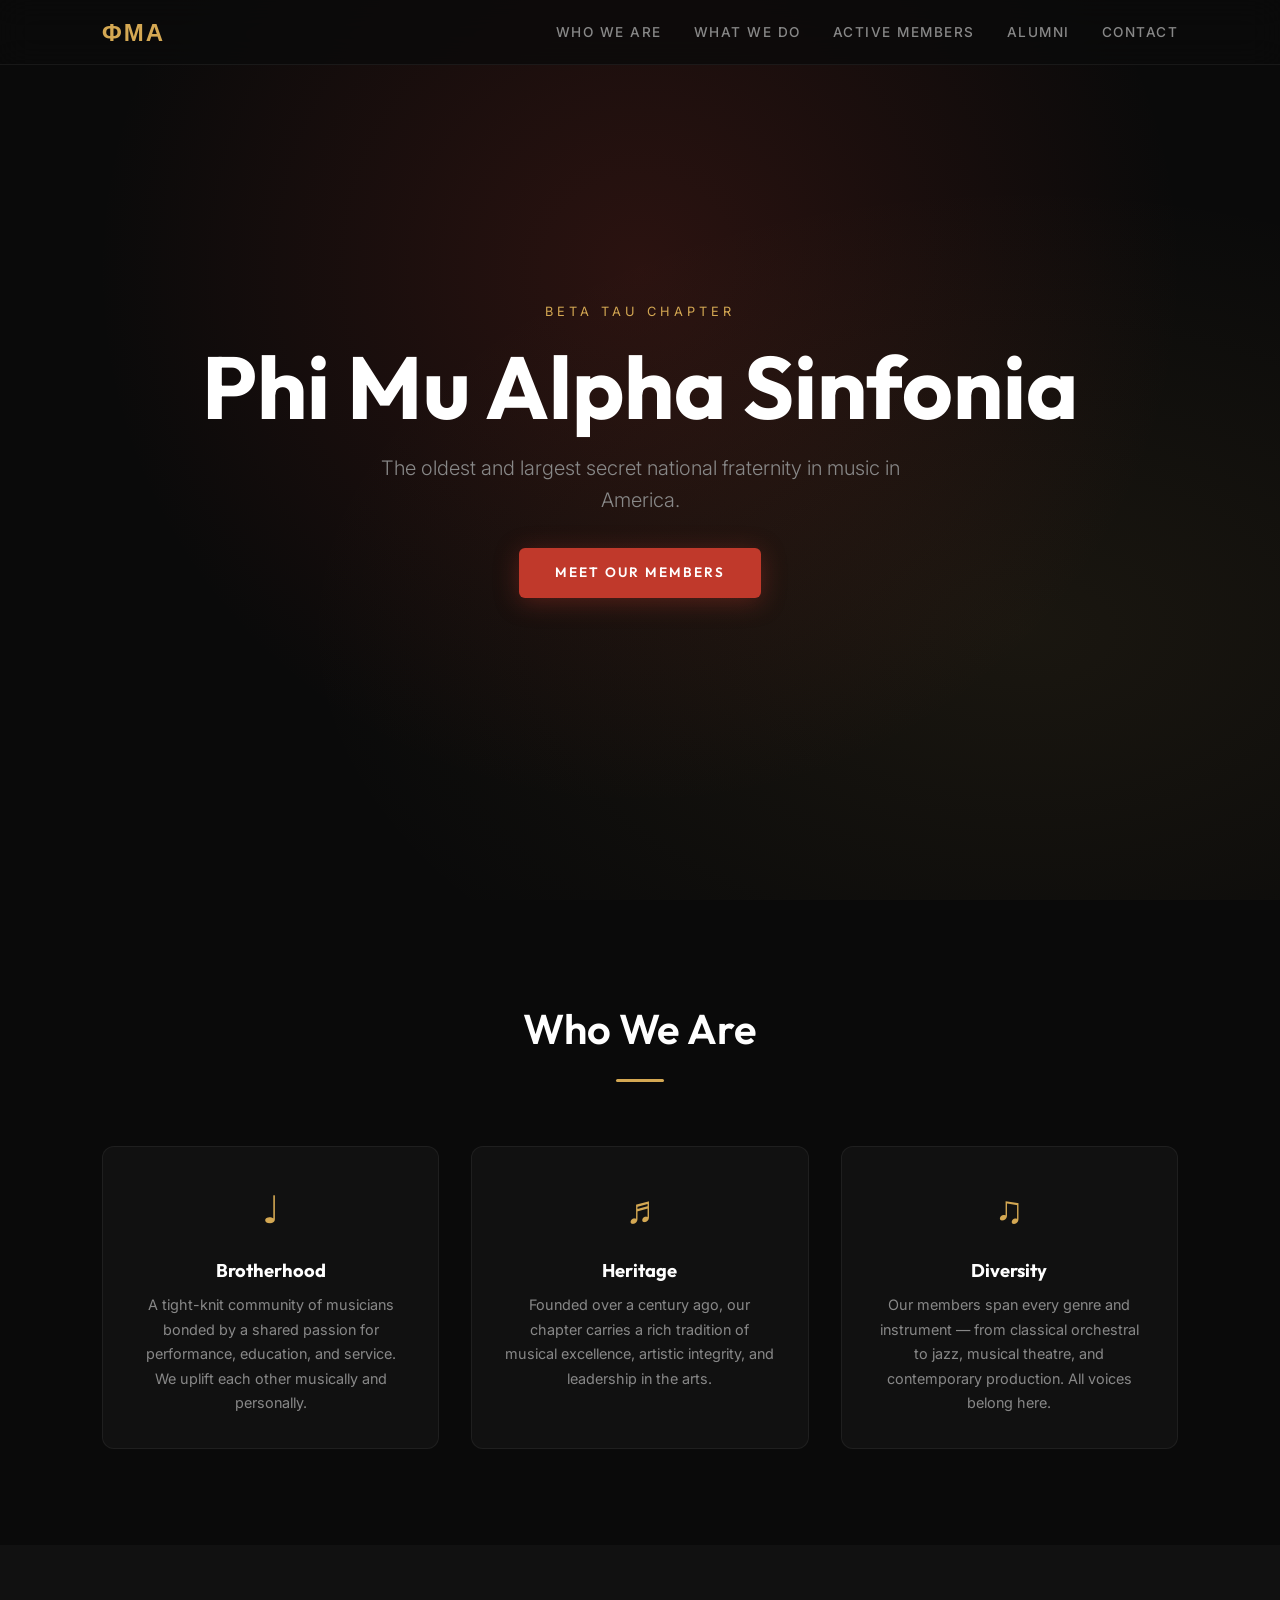
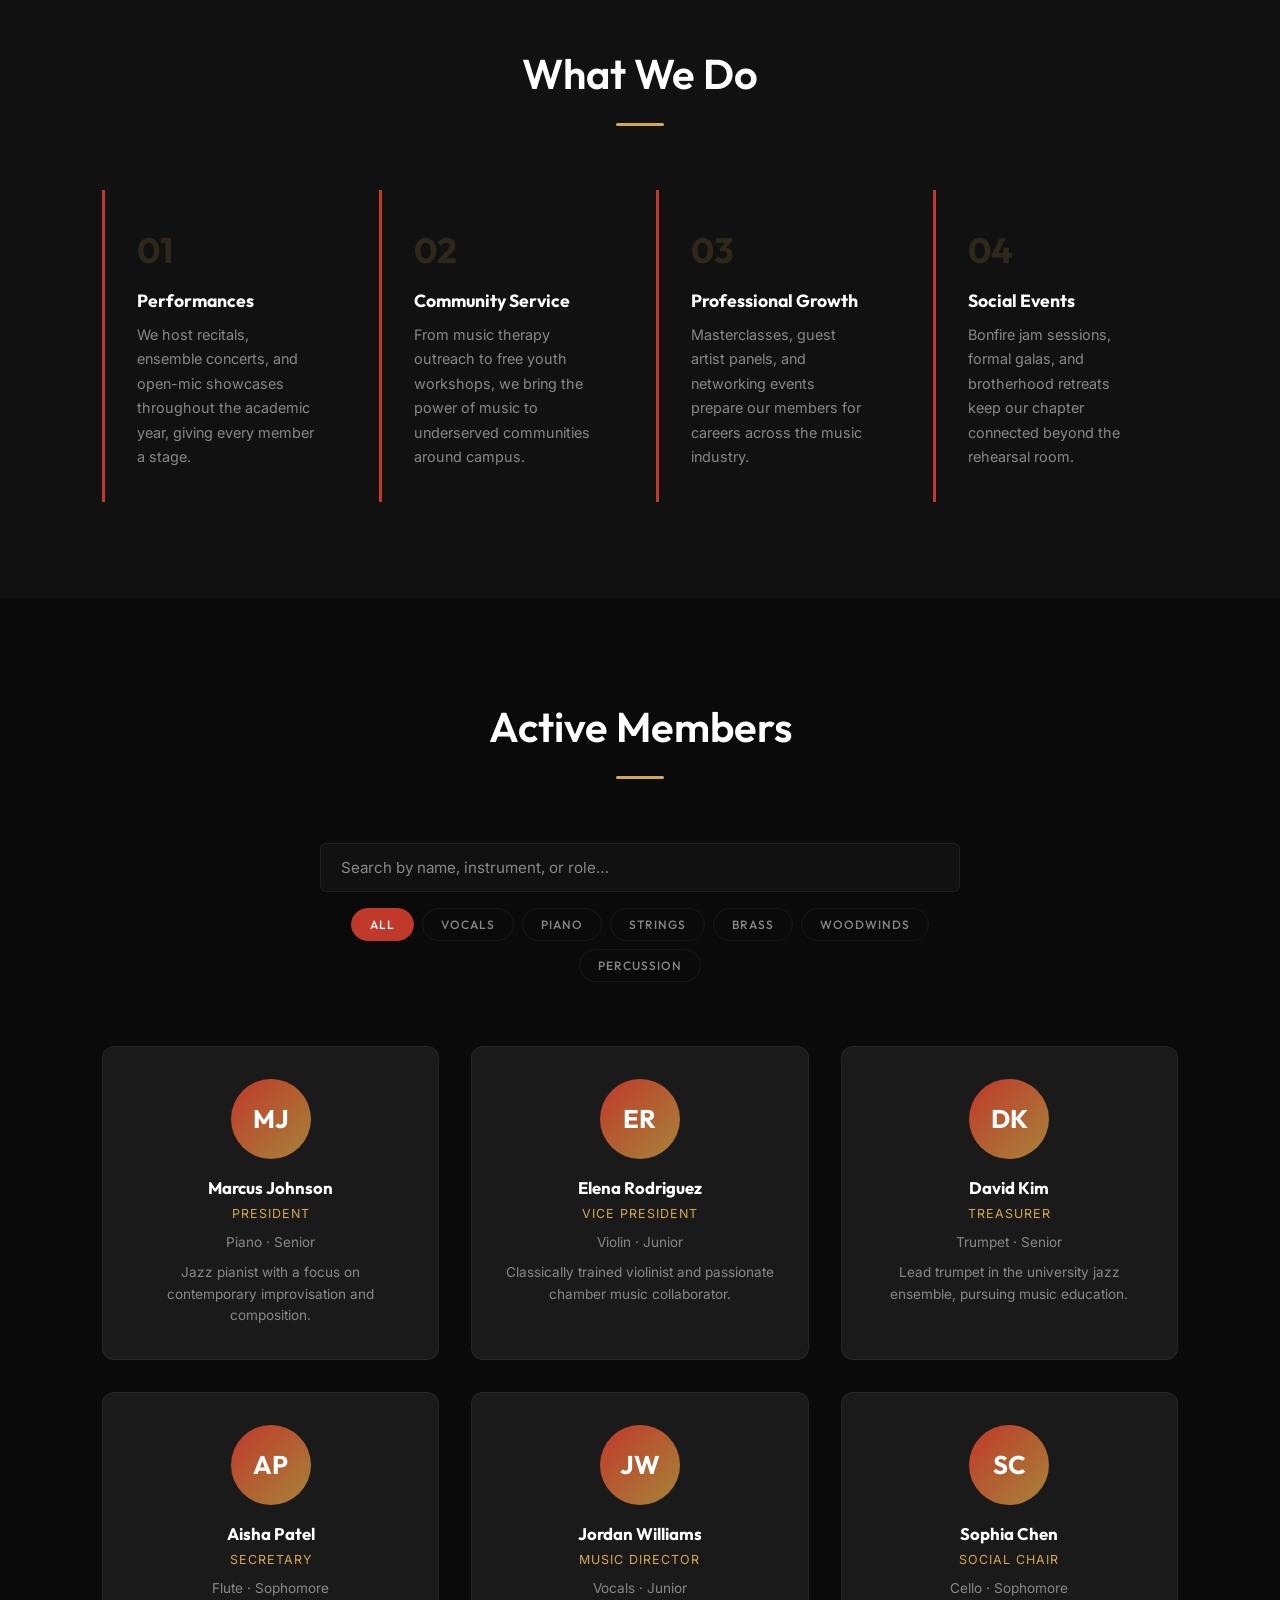
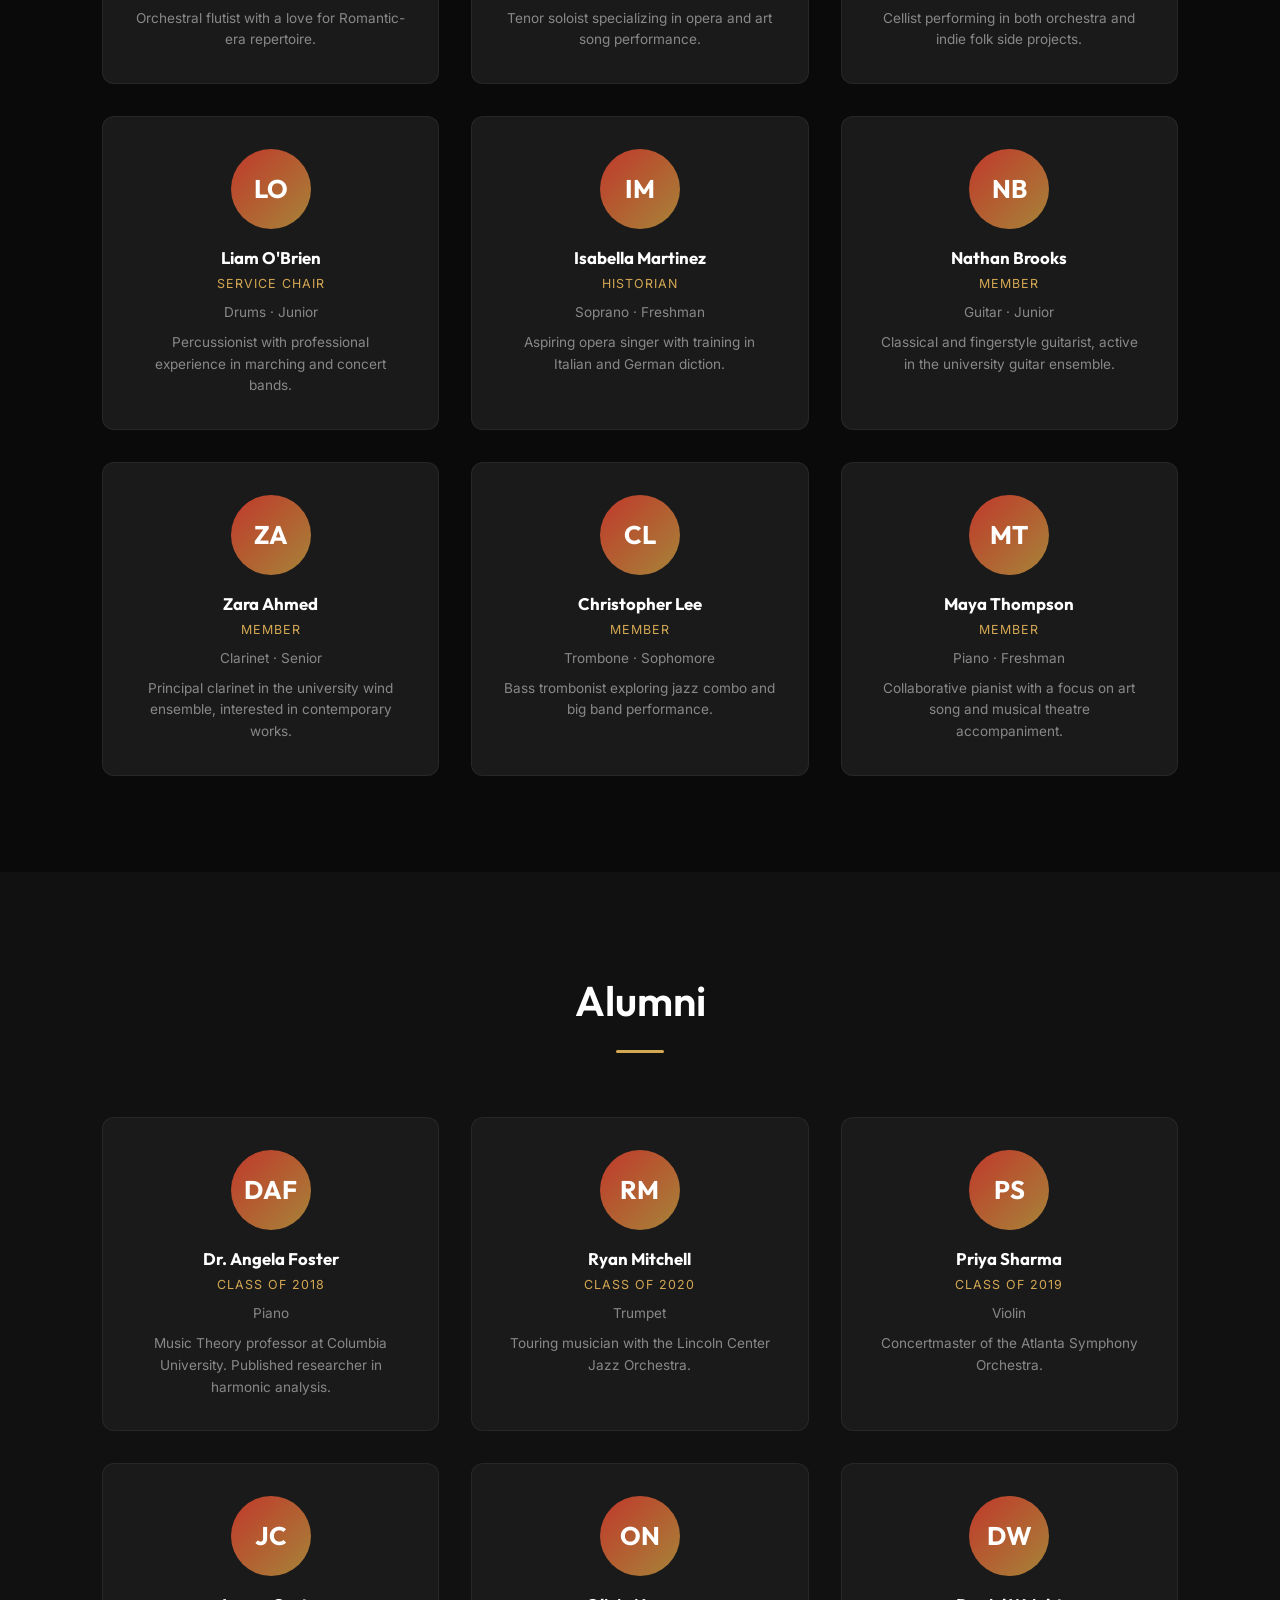
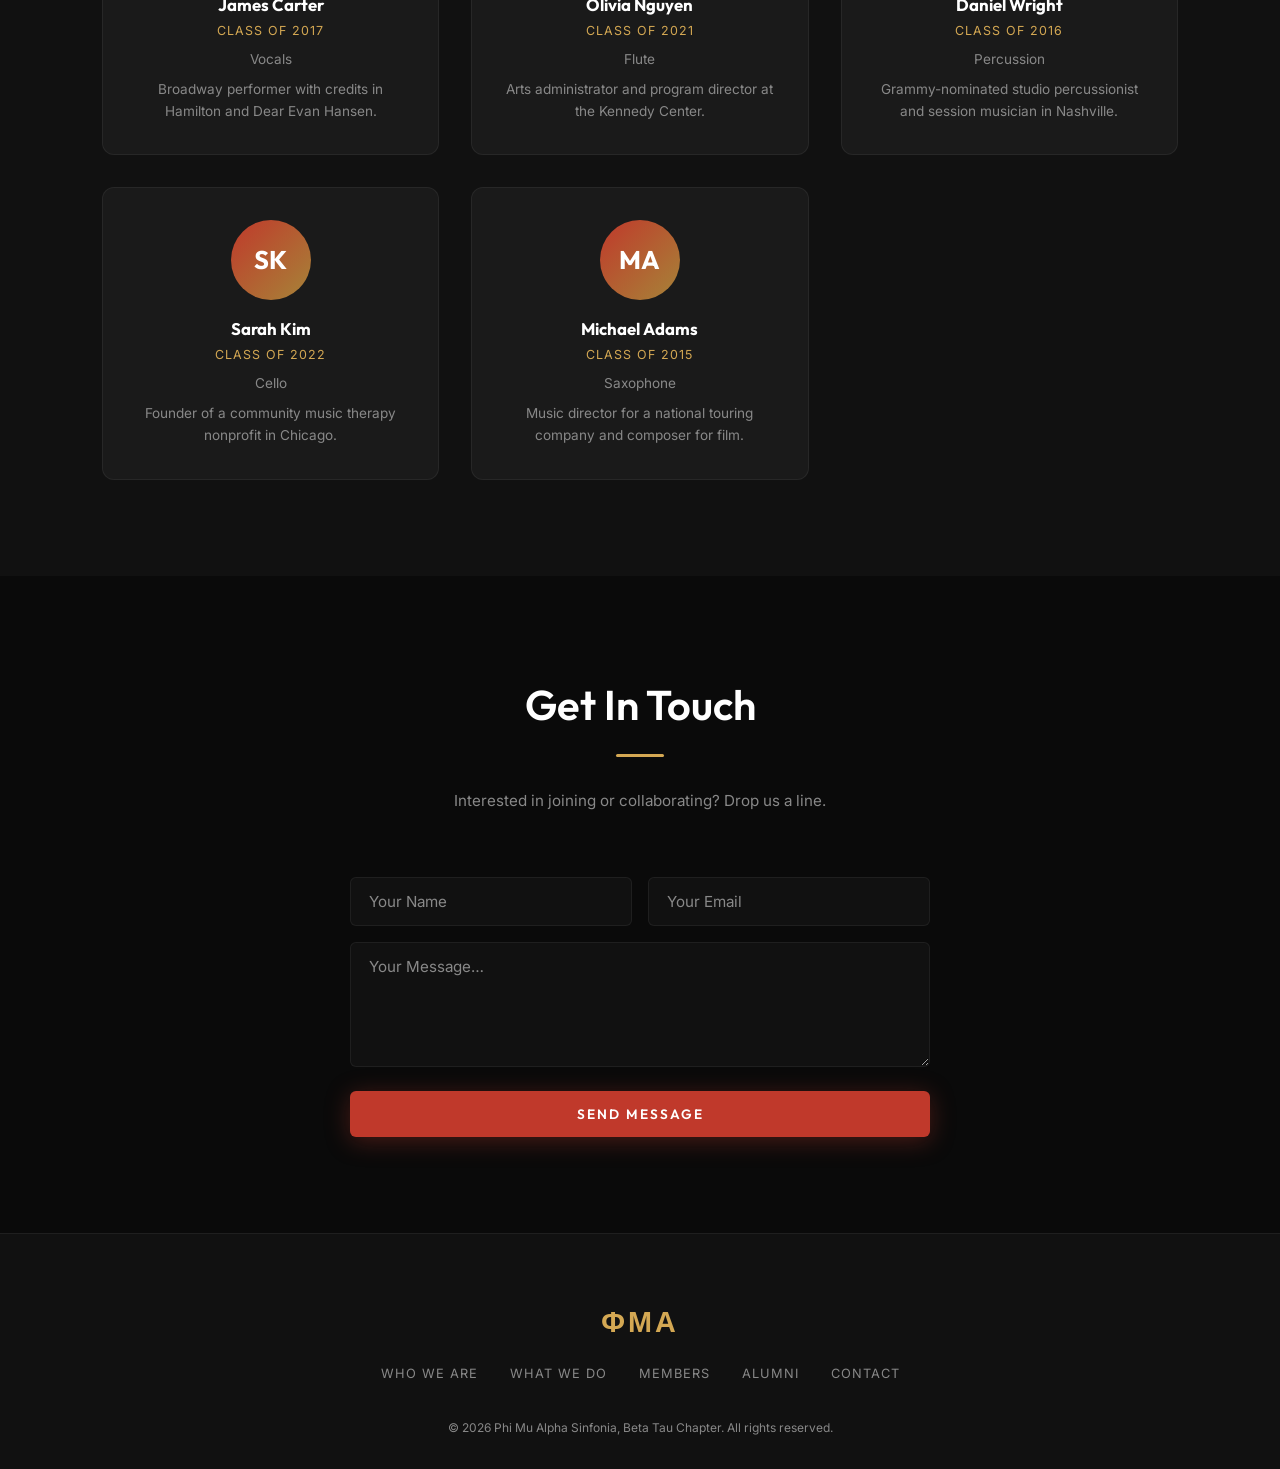
==== music-directory/index.html @ 0a8078a0 "first commit" ====
<!DOCTYPE html>
<html lang="en">

<head>
    <meta charset="UTF-8" />
    <meta name="viewport" content="width=device-width, initial-scale=1.0" />
    <title>Phi Mu Alpha Sinfonia — Beta Tau Chapter</title>
    <meta name="description"
        content="Official directory and member hub for Phi Mu Alpha Sinfonia, Beta Tau Chapter. Meet our active brothers, alumni, and learn about our mission." />
    <link rel="preconnect" href="https://fonts.googleapis.com" />
    <link rel="preconnect" href="https://fonts.gstatic.com" crossorigin />
    <link
        href="https://fonts.googleapis.com/css2?family=Outfit:wght@300;400;500;600;700&family=Inter:wght@300;400;500&display=swap"
        rel="stylesheet" />
    <link rel="stylesheet" href="styles.css" />
</head>

<body>

    <!-- ========== NAV ========== -->
    <nav id="main-nav">
        <div class="nav-inner">
            <a href="#" class="nav-logo">ΦΜΑ</a>
            <button id="nav-toggle" class="nav-toggle" aria-label="Toggle navigation">
                <span></span><span></span><span></span>
            </button>
            <ul id="nav-links" class="nav-links">
                <li><a href="#about">Who We Are</a></li>
                <li><a href="#mission">What We Do</a></li>
                <li><a href="#members">Active Members</a></li>
                <li><a href="#alumni">Alumni</a></li>
                <li><a href="#contact">Contact</a></li>
            </ul>
        </div>
    </nav>

    <!-- ========== HERO ========== -->
    <header id="hero">
        <div class="hero-overlay"></div>
        <div class="hero-content">
            <p class="hero-tag">Beta Tau Chapter</p>
            <h1>Phi Mu Alpha Sinfonia</h1>
            <p class="hero-subtitle">The oldest and largest secret national fraternity in music in America.</p>
            <a href="#members" class="btn btn-primary">Meet Our Members</a>
        </div>
    </header>

    <!-- ========== WHO WE ARE ========== -->
    <section id="about" class="section">
        <div class="container">
            <h2 class="section-title">Who We Are</h2>
            <div class="about-grid">
                <div class="about-card">
                    <div class="about-icon">♩</div>
                    <h3>Brotherhood</h3>
                    <p>A tight-knit community of musicians bonded by a shared passion for performance, education, and
                        service. We uplift each other musically and personally.</p>
                </div>
                <div class="about-card">
                    <div class="about-icon">♬</div>
                    <h3>Heritage</h3>
                    <p>Founded over a century ago, our chapter carries a rich tradition of musical excellence, artistic
                        integrity, and leadership in the arts.</p>
                </div>
                <div class="about-card">
                    <div class="about-icon">♫</div>
                    <h3>Diversity</h3>
                    <p>Our members span every genre and instrument — from classical orchestral to jazz, musical theatre,
                        and contemporary production. All voices belong here.</p>
                </div>
            </div>
        </div>
    </section>

    <!-- ========== WHAT WE DO ========== -->
    <section id="mission" class="section section-dark">
        <div class="container">
            <h2 class="section-title">What We Do</h2>
            <div class="mission-grid">
                <div class="mission-item">
                    <span class="mission-number">01</span>
                    <h3>Performances</h3>
                    <p>We host recitals, ensemble concerts, and open-mic showcases throughout the academic year, giving
                        every member a stage.</p>
                </div>
                <div class="mission-item">
                    <span class="mission-number">02</span>
                    <h3>Community Service</h3>
                    <p>From music therapy outreach to free youth workshops, we bring the power of music to underserved
                        communities around campus.</p>
                </div>
                <div class="mission-item">
                    <span class="mission-number">03</span>
                    <h3>Professional Growth</h3>
                    <p>Masterclasses, guest artist panels, and networking events prepare our members for careers across
                        the music industry.</p>
                </div>
                <div class="mission-item">
                    <span class="mission-number">04</span>
                    <h3>Social Events</h3>
                    <p>Bonfire jam sessions, formal galas, and brotherhood retreats keep our chapter connected beyond
                        the rehearsal room.</p>
                </div>
            </div>
        </div>
    </section>

    <!-- ========== ACTIVE MEMBERS ========== -->
    <section id="members" class="section">
        <div class="container">
            <h2 class="section-title">Active Members</h2>
            <div class="filter-bar">
                <input type="text" id="member-search" placeholder="Search by name, instrument, or role…" />
                <div class="filter-chips">
                    <button class="chip active" data-filter="all">All</button>
                    <button class="chip" data-filter="Vocals">Vocals</button>
                    <button class="chip" data-filter="Piano">Piano</button>
                    <button class="chip" data-filter="Strings">Strings</button>
                    <button class="chip" data-filter="Brass">Brass</button>
                    <button class="chip" data-filter="Woodwinds">Woodwinds</button>
                    <button class="chip" data-filter="Percussion">Percussion</button>
                </div>
            </div>
            <div id="members-grid" class="members-grid">
                <!-- Cards injected by JS -->
            </div>
        </div>
    </section>

    <!-- ========== ALUMNI ========== -->
    <section id="alumni" class="section section-dark">
        <div class="container">
            <h2 class="section-title">Alumni</h2>
            <div id="alumni-grid" class="members-grid">
                <!-- Cards injected by JS -->
            </div>
        </div>
    </section>

    <!-- ========== CONTACT ========== -->
    <section id="contact" class="section">
        <div class="container">
            <h2 class="section-title">Get In Touch</h2>
            <p class="section-sub">Interested in joining or collaborating? Drop us a line.</p>
            <form id="contact-form" class="contact-form">
                <div class="form-row">
                    <input type="text" id="contact-name" placeholder="Your Name" required />
                    <input type="email" id="contact-email" placeholder="Your Email" required />
                </div>
                <textarea id="contact-message" rows="5" placeholder="Your Message…" required></textarea>
                <button type="submit" class="btn btn-primary">Send Message</button>
            </form>
        </div>
    </section>

    <!-- ========== FOOTER ========== -->
    <footer id="footer">
        <div class="container footer-inner">
            <p class="footer-logo">ΦΜΑ</p>
            <ul class="footer-links">
                <li><a href="#about">Who We Are</a></li>
                <li><a href="#mission">What We Do</a></li>
                <li><a href="#members">Members</a></li>
                <li><a href="#alumni">Alumni</a></li>
                <li><a href="#contact">Contact</a></li>
            </ul>
            <p class="footer-copy">&copy; 2026 Phi Mu Alpha Sinfonia, Beta Tau Chapter. All rights reserved.</p>
        </div>
    </footer>

    <script src="script.js"></script>
</body>

</html>
---- music-directory/styles.css ----
/* ============================================
   DESIGN TOKENS
   ============================================ */
:root {
    /* Palette — Red / Black / Gold */
    --clr-bg: #0a0a0a;
    --clr-surface: #111111;
    --clr-surface-2: #1a1a1a;
    --clr-border: rgba(255, 255, 255, 0.06);
    --clr-text: #e8e8e8;
    --clr-text-dim: #888888;
    --clr-red: #c0392b;
    --clr-red-glow: rgba(192, 57, 43, 0.35);
    --clr-gold: #d4a853;
    --clr-gold-dim: #a68438;

    /* Typography */
    --ff-heading: 'Outfit', sans-serif;
    --ff-body: 'Inter', sans-serif;

    /* Spacing */
    --space-xs: 0.5rem;
    --space-sm: 1rem;
    --space-md: 2rem;
    --space-lg: 4rem;
    --space-xl: 6rem;

    /* Radius */
    --radius-sm: 6px;
    --radius-md: 12px;
    --radius-lg: 20px;

    /* Transitions */
    --ease-out: cubic-bezier(0.25, 0.46, 0.45, 0.94);
}

/* ============================================
   RESET & BASE
   ============================================ */
*,
*::before,
*::after {
    margin: 0;
    padding: 0;
    box-sizing: border-box;
}

html {
    scroll-behavior: smooth;
    font-size: 16px;
}

body {
    font-family: var(--ff-body);
    background: var(--clr-bg);
    color: var(--clr-text);
    line-height: 1.6;
    overflow-x: hidden;
    -webkit-font-smoothing: antialiased;
}

a {
    color: inherit;
    text-decoration: none;
}

ul {
    list-style: none;
}

img {
    max-width: 100%;
    display: block;
}

.container {
    max-width: 1140px;
    margin: 0 auto;
    padding: 0 var(--space-md);
}

/* ============================================
   NAV
   ============================================ */
#main-nav {
    position: fixed;
    top: 0;
    left: 0;
    right: 0;
    z-index: 1000;
    background: rgba(10, 10, 10, 0.8);
    backdrop-filter: blur(16px);
    -webkit-backdrop-filter: blur(16px);
    border-bottom: 1px solid var(--clr-border);
    transition: background 0.3s;
}

.nav-inner {
    max-width: 1140px;
    margin: 0 auto;
    padding: 0 var(--space-md);
    display: flex;
    align-items: center;
    justify-content: space-between;
    height: 64px;
}

.nav-logo {
    font-family: var(--ff-heading);
    font-size: 1.5rem;
    font-weight: 700;
    color: var(--clr-gold);
    letter-spacing: 2px;
}

.nav-links {
    display: flex;
    gap: var(--space-md);
}

.nav-links a {
    font-size: 0.85rem;
    font-weight: 500;
    text-transform: uppercase;
    letter-spacing: 1.5px;
    color: var(--clr-text-dim);
    transition: color 0.3s;
    position: relative;
}

.nav-links a::after {
    content: '';
    position: absolute;
    bottom: -4px;
    left: 0;
    width: 0;
    height: 2px;
    background: var(--clr-gold);
    transition: width 0.3s var(--ease-out);
}

.nav-links a:hover,
.nav-links a.active {
    color: var(--clr-gold);
}

.nav-links a:hover::after,
.nav-links a.active::after {
    width: 100%;
}

/* Hamburger */
.nav-toggle {
    display: none;
    flex-direction: column;
    gap: 5px;
    background: none;
    border: none;
    cursor: pointer;
    padding: 4px;
}

.nav-toggle span {
    width: 24px;
    height: 2px;
    background: var(--clr-text);
    border-radius: 2px;
    transition: all 0.3s;
}

/* ============================================
   HERO
   ============================================ */
#hero {
    position: relative;
    min-height: 100vh;
    display: flex;
    align-items: center;
    justify-content: center;
    text-align: center;
    background: radial-gradient(ellipse at 50% 30%, rgba(192, 57, 43, 0.18) 0%, transparent 60%),
        radial-gradient(ellipse at 80% 70%, rgba(212, 168, 83, 0.08) 0%, transparent 50%),
        var(--clr-bg);
}

.hero-overlay {
    position: absolute;
    inset: 0;
    background: transparent;
}

.hero-content {
    position: relative;
    z-index: 1;
    padding: var(--space-md);
}

.hero-tag {
    font-size: 0.8rem;
    text-transform: uppercase;
    letter-spacing: 4px;
    color: var(--clr-gold);
    margin-bottom: var(--space-sm);
}

#hero h1 {
    font-family: var(--ff-heading);
    font-size: clamp(2.8rem, 7vw, 5.5rem);
    font-weight: 700;
    line-height: 1.1;
    color: #fff;
    margin-bottom: var(--space-sm);
}

.hero-subtitle {
    font-size: clamp(1rem, 2vw, 1.25rem);
    color: var(--clr-text-dim);
    max-width: 520px;
    margin: 0 auto var(--space-md);
    font-weight: 300;
}

/* ============================================
   BUTTONS
   ============================================ */
.btn {
    display: inline-block;
    padding: 14px 36px;
    font-family: var(--ff-heading);
    font-size: 0.85rem;
    font-weight: 600;
    text-transform: uppercase;
    letter-spacing: 2px;
    border: none;
    border-radius: var(--radius-sm);
    cursor: pointer;
    transition: all 0.3s var(--ease-out);
}

.btn-primary {
    background: var(--clr-red);
    color: #fff;
    box-shadow: 0 4px 24px var(--clr-red-glow);
}

.btn-primary:hover {
    background: #e74c3c;
    transform: translateY(-2px);
    box-shadow: 0 8px 32px var(--clr-red-glow);
}

/* ============================================
   SECTIONS
   ============================================ */
.section {
    padding: var(--space-xl) 0;
}

.section-dark {
    background: var(--clr-surface);
}

.section-title {
    font-family: var(--ff-heading);
    font-size: clamp(1.8rem, 4vw, 2.6rem);
    font-weight: 600;
    text-align: center;
    margin-bottom: var(--space-xs);
    color: #fff;
}

.section-title::after {
    content: '';
    display: block;
    width: 48px;
    height: 3px;
    background: var(--clr-gold);
    margin: var(--space-sm) auto var(--space-lg);
    border-radius: 2px;
}

.section-sub {
    text-align: center;
    color: var(--clr-text-dim);
    max-width: 480px;
    margin: -2rem auto var(--space-lg);
    font-size: 0.95rem;
}

/* ============================================
   ABOUT (Who We Are)
   ============================================ */
.about-grid {
    display: grid;
    grid-template-columns: repeat(auto-fit, minmax(280px, 1fr));
    gap: var(--space-md);
}

.about-card {
    background: var(--clr-surface);
    border: 1px solid var(--clr-border);
    border-radius: var(--radius-md);
    padding: var(--space-md);
    text-align: center;
    transition: transform 0.4s var(--ease-out), border-color 0.4s;
}

.about-card:hover {
    transform: translateY(-4px);
    border-color: var(--clr-gold-dim);
}

.about-icon {
    font-size: 2.4rem;
    color: var(--clr-gold);
    margin-bottom: var(--space-sm);
}

.about-card h3 {
    font-family: var(--ff-heading);
    font-size: 1.15rem;
    margin-bottom: var(--space-xs);
    color: #fff;
}

.about-card p {
    font-size: 0.9rem;
    color: var(--clr-text-dim);
    line-height: 1.7;
}

/* ============================================
   MISSION (What We Do)
   ============================================ */
.mission-grid {
    display: grid;
    grid-template-columns: repeat(auto-fit, minmax(240px, 1fr));
    gap: var(--space-md);
}

.mission-item {
    padding: var(--space-md);
    border-left: 3px solid var(--clr-red);
    transition: border-color 0.3s;
}

.mission-item:hover {
    border-color: var(--clr-gold);
}

.mission-number {
    font-family: var(--ff-heading);
    font-size: 2.2rem;
    font-weight: 700;
    color: rgba(212, 168, 83, 0.15);
    display: block;
    margin-bottom: var(--space-xs);
}

.mission-item h3 {
    font-family: var(--ff-heading);
    font-size: 1.1rem;
    color: #fff;
    margin-bottom: var(--space-xs);
}

.mission-item p {
    font-size: 0.9rem;
    color: var(--clr-text-dim);
    line-height: 1.7;
}

/* ============================================
   MEMBER CARDS  (Active + Alumni)
   ============================================ */
.filter-bar {
    max-width: 640px;
    margin: 0 auto var(--space-lg);
    text-align: center;
}

#member-search {
    width: 100%;
    padding: 14px 20px;
    background: var(--clr-surface);
    border: 1px solid var(--clr-border);
    border-radius: var(--radius-sm);
    color: var(--clr-text);
    font-family: var(--ff-body);
    font-size: 0.95rem;
    outline: none;
    transition: border-color 0.3s;
    margin-bottom: var(--space-sm);
}

#member-search::placeholder {
    color: var(--clr-text-dim);
}

#member-search:focus {
    border-color: var(--clr-gold);
}

.filter-chips {
    display: flex;
    flex-wrap: wrap;
    gap: 8px;
    justify-content: center;
}

.chip {
    padding: 8px 18px;
    font-size: 0.75rem;
    font-family: var(--ff-heading);
    font-weight: 500;
    text-transform: uppercase;
    letter-spacing: 1px;
    border: 1px solid var(--clr-border);
    border-radius: 100px;
    background: transparent;
    color: var(--clr-text-dim);
    cursor: pointer;
    transition: all 0.3s;
}

.chip:hover {
    border-color: var(--clr-gold-dim);
    color: var(--clr-text);
}

.chip.active {
    background: var(--clr-red);
    border-color: var(--clr-red);
    color: #fff;
}

.members-grid {
    display: grid;
    grid-template-columns: repeat(auto-fill, minmax(260px, 1fr));
    gap: var(--space-md);
}

.member-card {
    background: var(--clr-surface-2);
    border: 1px solid var(--clr-border);
    border-radius: var(--radius-md);
    padding: var(--space-md);
    text-align: center;
    transition: transform 0.4s var(--ease-out), border-color 0.4s;
}

.member-card:hover {
    transform: translateY(-4px);
    border-color: var(--clr-gold-dim);
}

.member-avatar {
    width: 80px;
    height: 80px;
    border-radius: 50%;
    margin: 0 auto var(--space-sm);
    display: flex;
    align-items: center;
    justify-content: center;
    font-family: var(--ff-heading);
    font-size: 1.6rem;
    font-weight: 700;
    color: #fff;
    background: linear-gradient(135deg, var(--clr-red), var(--clr-gold-dim));
}

.member-card h3 {
    font-family: var(--ff-heading);
    font-size: 1.05rem;
    color: #fff;
    margin-bottom: 2px;
}

.member-role {
    font-size: 0.78rem;
    text-transform: uppercase;
    letter-spacing: 1px;
    color: var(--clr-gold);
    margin-bottom: var(--space-xs);
}

.member-detail {
    font-size: 0.85rem;
    color: var(--clr-text-dim);
    margin-bottom: 2px;
}

.member-bio {
    font-size: 0.85rem;
    color: var(--clr-text-dim);
    margin-top: var(--space-xs);
    line-height: 1.6;
}

/* ============================================
   CONTACT
   ============================================ */
.contact-form {
    max-width: 580px;
    margin: 0 auto;
}

.form-row {
    display: grid;
    grid-template-columns: 1fr 1fr;
    gap: var(--space-sm);
    margin-bottom: var(--space-sm);
}

.contact-form input,
.contact-form textarea {
    width: 100%;
    padding: 14px 18px;
    background: var(--clr-surface);
    border: 1px solid var(--clr-border);
    border-radius: var(--radius-sm);
    color: var(--clr-text);
    font-family: var(--ff-body);
    font-size: 0.95rem;
    outline: none;
    transition: border-color 0.3s;
    resize: vertical;
}

.contact-form input::placeholder,
.contact-form textarea::placeholder {
    color: var(--clr-text-dim);
}

.contact-form input:focus,
.contact-form textarea:focus {
    border-color: var(--clr-gold);
}

.contact-form textarea {
    margin-bottom: var(--space-sm);
}

.contact-form .btn {
    width: 100%;
}

/* ============================================
   FOOTER
   ============================================ */
#footer {
    background: var(--clr-surface);
    border-top: 1px solid var(--clr-border);
    padding: var(--space-lg) 0 var(--space-md);
}

.footer-inner {
    text-align: center;
}

.footer-logo {
    font-family: var(--ff-heading);
    font-size: 1.8rem;
    font-weight: 700;
    color: var(--clr-gold);
    letter-spacing: 3px;
    margin-bottom: var(--space-sm);
}

.footer-links {
    display: flex;
    justify-content: center;
    gap: var(--space-md);
    margin-bottom: var(--space-md);
}

.footer-links a {
    font-size: 0.8rem;
    text-transform: uppercase;
    letter-spacing: 1px;
    color: var(--clr-text-dim);
    transition: color 0.3s;
}

.footer-links a:hover {
    color: var(--clr-gold);
}

.footer-copy {
    font-size: 0.75rem;
    color: var(--clr-text-dim);
}

/* ============================================
   SCROLL REVEAL ANIMATION
   ============================================ */
.reveal {
    opacity: 0;
    transform: translateY(30px);
    transition: opacity 0.7s var(--ease-out), transform 0.7s var(--ease-out);
}

.reveal.visible {
    opacity: 1;
    transform: translateY(0);
}

/* ============================================
   RESPONSIVE
   ============================================ */
@media (max-width: 768px) {
    .nav-toggle {
        display: flex;
    }

    .nav-links {
        position: fixed;
        top: 64px;
        left: 0;
        right: 0;
        background: rgba(10, 10, 10, 0.96);
        backdrop-filter: blur(16px);
        flex-direction: column;
        align-items: center;
        gap: var(--space-sm);
        padding: var(--space-md) 0;
        transform: translateY(-120%);
        transition: transform 0.4s var(--ease-out);
    }

    .nav-links.open {
        transform: translateY(0);
    }

    .form-row {
        grid-template-columns: 1fr;
    }

    .footer-links {
        flex-wrap: wrap;
        gap: var(--space-sm);
    }
}
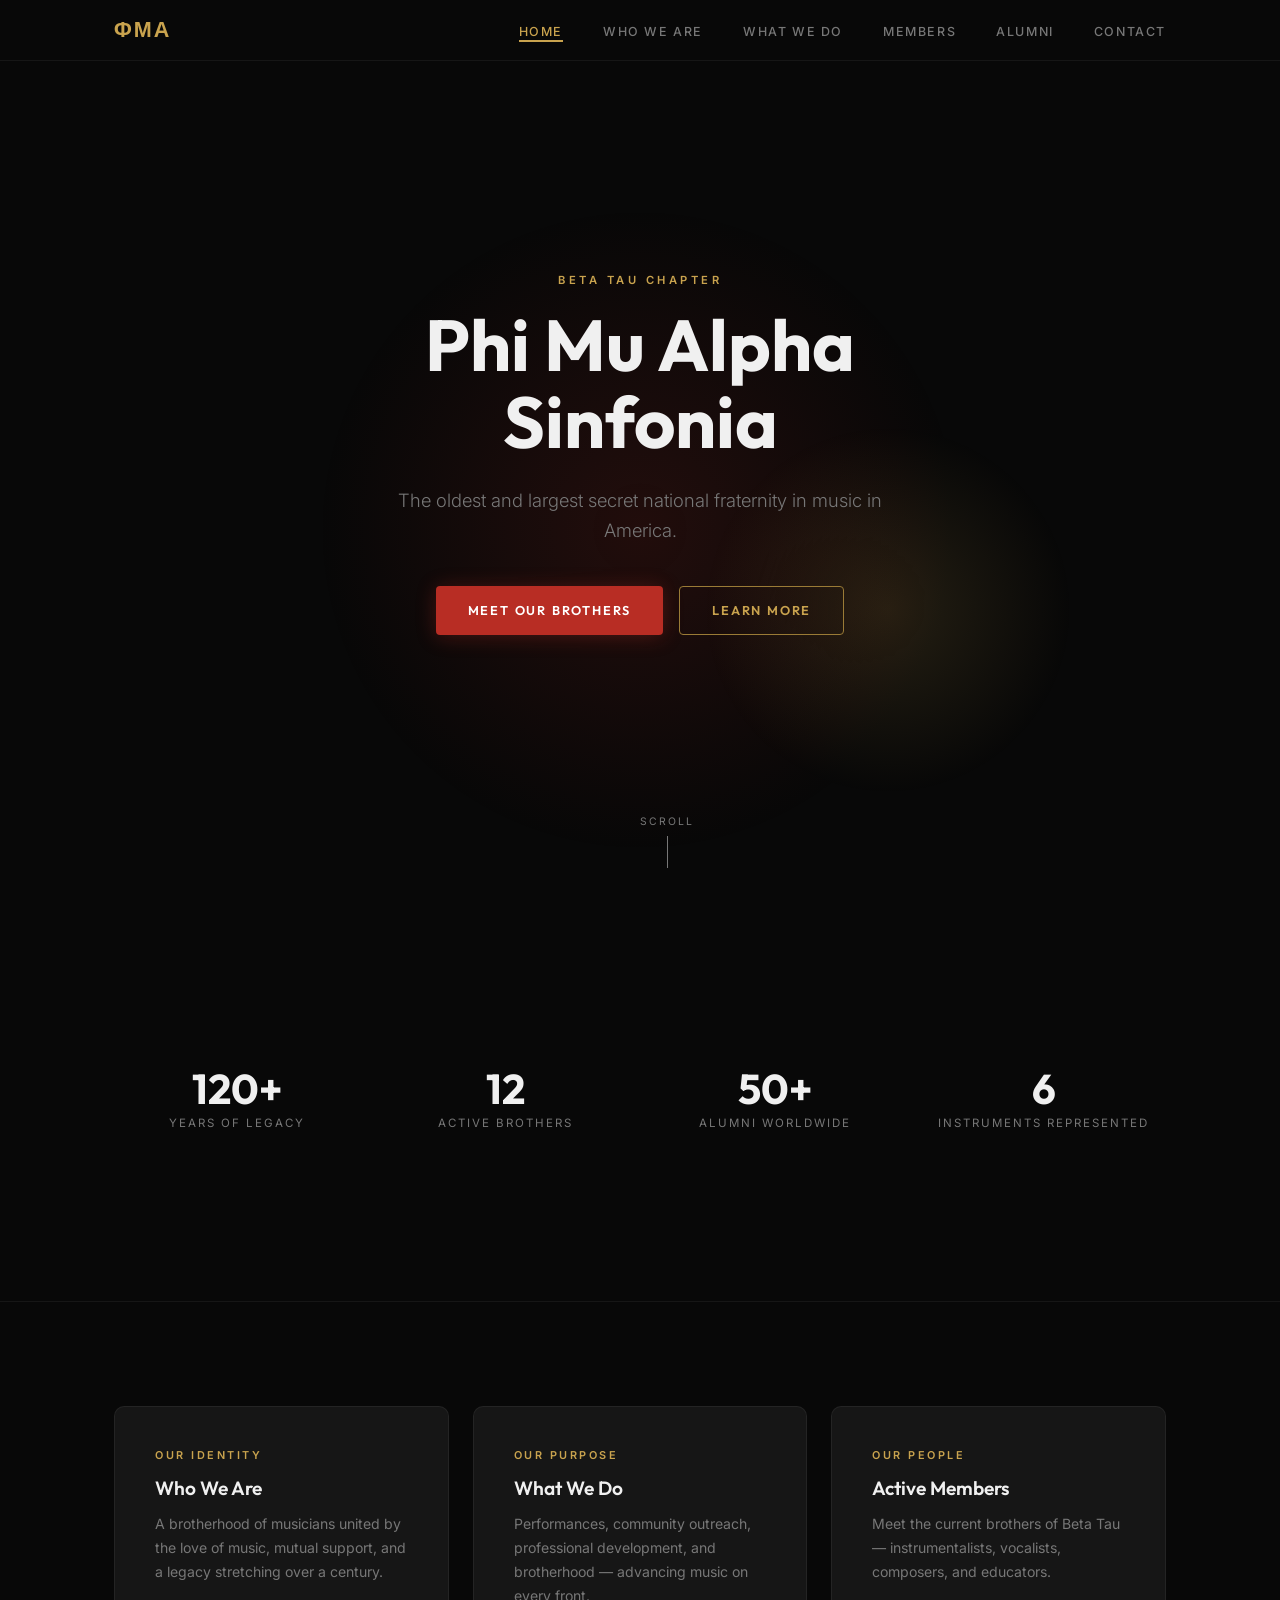
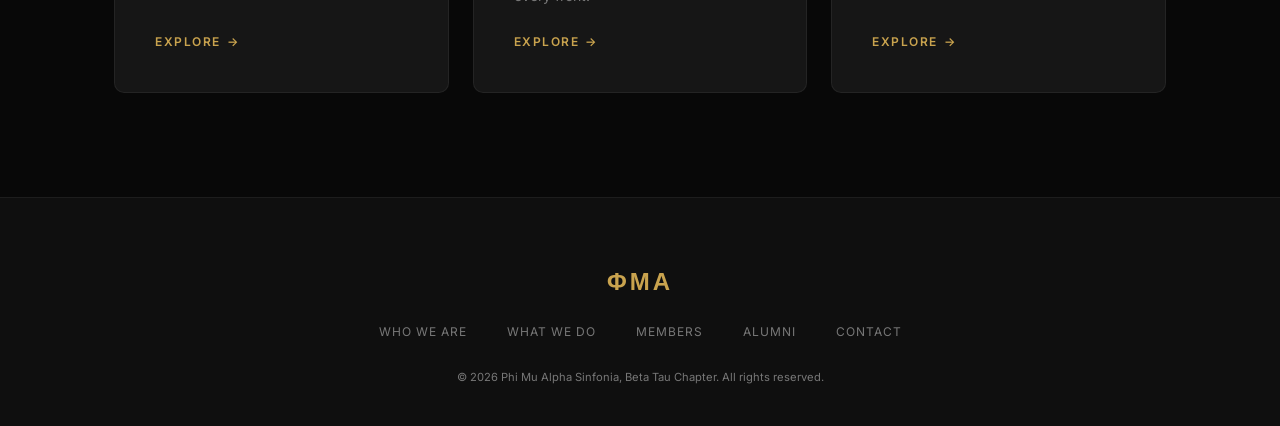
==== commit d87bd196: "Updating Individual Pages" ====
--- a/music-directory/index.html
+++ b/music-directory/index.html
@@ -6,7 +6,7 @@
     <meta name="viewport" content="width=device-width, initial-scale=1.0" />
     <title>Phi Mu Alpha Sinfonia — Beta Tau Chapter</title>
     <meta name="description"
-        content="Official directory and member hub for Phi Mu Alpha Sinfonia, Beta Tau Chapter. Meet our active brothers, alumni, and learn about our mission." />
+        content="Official home of Phi Mu Alpha Sinfonia, Beta Tau Chapter. Brotherhood through music." />
     <link rel="preconnect" href="https://fonts.googleapis.com" />
     <link rel="preconnect" href="https://fonts.gstatic.com" crossorigin />
     <link
@@ -17,152 +17,102 @@
 
 <body>
 
-    <!-- ========== NAV ========== -->
-    <nav id="main-nav">
+    <nav class="site-nav">
         <div class="nav-inner">
-            <a href="#" class="nav-logo">ΦΜΑ</a>
-            <button id="nav-toggle" class="nav-toggle" aria-label="Toggle navigation">
+            <a href="index.html" class="nav-logo">ΦΜΑ</a>
+            <button id="nav-toggle" class="nav-toggle" aria-label="Menu">
                 <span></span><span></span><span></span>
             </button>
             <ul id="nav-links" class="nav-links">
-                <li><a href="#about">Who We Are</a></li>
-                <li><a href="#mission">What We Do</a></li>
-                <li><a href="#members">Active Members</a></li>
-                <li><a href="#alumni">Alumni</a></li>
-                <li><a href="#contact">Contact</a></li>
+                <li><a href="index.html">Home</a></li>
+                <li><a href="about.html">Who We Are</a></li>
+                <li><a href="mission.html">What We Do</a></li>
+                <li><a href="members.html">Members</a></li>
+                <li><a href="alumni.html">Alumni</a></li>
+                <li><a href="contact.html">Contact</a></li>
             </ul>
         </div>
     </nav>
 
-    <!-- ========== HERO ========== -->
-    <header id="hero">
-        <div class="hero-overlay"></div>
-        <div class="hero-content">
-            <p class="hero-tag">Beta Tau Chapter</p>
-            <h1>Phi Mu Alpha Sinfonia</h1>
-            <p class="hero-subtitle">The oldest and largest secret national fraternity in music in America.</p>
-            <a href="#members" class="btn btn-primary">Meet Our Members</a>
+    <!-- HERO -->
+    <header class="home-hero">
+        <div class="home-hero-content">
+            <p class="tag">Beta Tau Chapter</p>
+            <h1>Phi Mu Alpha<br />Sinfonia</h1>
+            <p class="lead">The oldest and largest secret national fraternity in music in America.</p>
+            <div class="hero-cta">
+                <a href="members.html" class="btn btn-primary">Meet Our Brothers</a>
+                <a href="about.html" class="btn btn-outline">Learn More</a>
+            </div>
+        </div>
+        <div class="scroll-hint">
+            <span>Scroll</span>
+            <div class="scroll-line"></div>
         </div>
     </header>
 
-    <!-- ========== WHO WE ARE ========== -->
-    <section id="about" class="section">
+    <!-- STATS -->
+    <section class="section">
         <div class="container">
-            <h2 class="section-title">Who We Are</h2>
-            <div class="about-grid">
-                <div class="about-card">
-                    <div class="about-icon">♩</div>
-                    <h3>Brotherhood</h3>
-                    <p>A tight-knit community of musicians bonded by a shared passion for performance, education, and
-                        service. We uplift each other musically and personally.</p>
+            <div class="stat-row">
+                <div class="stat-item reveal">
+                    <div class="stat-number">120+</div>
+                    <div class="stat-label">Years of Legacy</div>
                 </div>
-                <div class="about-card">
-                    <div class="about-icon">♬</div>
-                    <h3>Heritage</h3>
-                    <p>Founded over a century ago, our chapter carries a rich tradition of musical excellence, artistic
-                        integrity, and leadership in the arts.</p>
+                <div class="stat-item reveal">
+                    <div class="stat-number">12</div>
+                    <div class="stat-label">Active Brothers</div>
                 </div>
-                <div class="about-card">
-                    <div class="about-icon">♫</div>
-                    <h3>Diversity</h3>
-                    <p>Our members span every genre and instrument — from classical orchestral to jazz, musical theatre,
-                        and contemporary production. All voices belong here.</p>
+                <div class="stat-item reveal">
+                    <div class="stat-number">50+</div>
+                    <div class="stat-label">Alumni Worldwide</div>
+                </div>
+                <div class="stat-item reveal">
+                    <div class="stat-number">6</div>
+                    <div class="stat-label">Instruments Represented</div>
                 </div>
             </div>
         </div>
     </section>
 
-    <!-- ========== WHAT WE DO ========== -->
-    <section id="mission" class="section section-dark">
+    <!-- PREVIEW CARDS -->
+    <section class="section">
         <div class="container">
-            <h2 class="section-title">What We Do</h2>
-            <div class="mission-grid">
-                <div class="mission-item">
-                    <span class="mission-number">01</span>
-                    <h3>Performances</h3>
-                    <p>We host recitals, ensemble concerts, and open-mic showcases throughout the academic year, giving
-                        every member a stage.</p>
-                </div>
-                <div class="mission-item">
-                    <span class="mission-number">02</span>
-                    <h3>Community Service</h3>
-                    <p>From music therapy outreach to free youth workshops, we bring the power of music to underserved
-                        communities around campus.</p>
-                </div>
-                <div class="mission-item">
-                    <span class="mission-number">03</span>
-                    <h3>Professional Growth</h3>
-                    <p>Masterclasses, guest artist panels, and networking events prepare our members for careers across
-                        the music industry.</p>
-                </div>
-                <div class="mission-item">
-                    <span class="mission-number">04</span>
-                    <h3>Social Events</h3>
-                    <p>Bonfire jam sessions, formal galas, and brotherhood retreats keep our chapter connected beyond
-                        the rehearsal room.</p>
-                </div>
+            <div class="preview-grid stagger">
+                <a href="about.html" class="preview-card reveal">
+                    <span class="card-label">Our Identity</span>
+                    <h3>Who We Are</h3>
+                    <p>A brotherhood of musicians united by the love of music, mutual support, and a legacy stretching
+                        over a century.</p>
+                    <span class="card-link">Explore</span>
+                </a>
+                <a href="mission.html" class="preview-card reveal">
+                    <span class="card-label">Our Purpose</span>
+                    <h3>What We Do</h3>
+                    <p>Performances, community outreach, professional development, and brotherhood — advancing music on
+                        every front.</p>
+                    <span class="card-link">Explore</span>
+                </a>
+                <a href="members.html" class="preview-card reveal">
+                    <span class="card-label">Our People</span>
+                    <h3>Active Members</h3>
+                    <p>Meet the current brothers of Beta Tau — instrumentalists, vocalists, composers, and educators.
+                    </p>
+                    <span class="card-link">Explore</span>
+                </a>
             </div>
         </div>
     </section>
 
-    <!-- ========== ACTIVE MEMBERS ========== -->
-    <section id="members" class="section">
-        <div class="container">
-            <h2 class="section-title">Active Members</h2>
-            <div class="filter-bar">
-                <input type="text" id="member-search" placeholder="Search by name, instrument, or role…" />
-                <div class="filter-chips">
-                    <button class="chip active" data-filter="all">All</button>
-                    <button class="chip" data-filter="Vocals">Vocals</button>
-                    <button class="chip" data-filter="Piano">Piano</button>
-                    <button class="chip" data-filter="Strings">Strings</button>
-                    <button class="chip" data-filter="Brass">Brass</button>
-                    <button class="chip" data-filter="Woodwinds">Woodwinds</button>
-                    <button class="chip" data-filter="Percussion">Percussion</button>
-                </div>
-            </div>
-            <div id="members-grid" class="members-grid">
-                <!-- Cards injected by JS -->
-            </div>
-        </div>
-    </section>
-
-    <!-- ========== ALUMNI ========== -->
-    <section id="alumni" class="section section-dark">
-        <div class="container">
-            <h2 class="section-title">Alumni</h2>
-            <div id="alumni-grid" class="members-grid">
-                <!-- Cards injected by JS -->
-            </div>
-        </div>
-    </section>
-
-    <!-- ========== CONTACT ========== -->
-    <section id="contact" class="section">
-        <div class="container">
-            <h2 class="section-title">Get In Touch</h2>
-            <p class="section-sub">Interested in joining or collaborating? Drop us a line.</p>
-            <form id="contact-form" class="contact-form">
-                <div class="form-row">
-                    <input type="text" id="contact-name" placeholder="Your Name" required />
-                    <input type="email" id="contact-email" placeholder="Your Email" required />
-                </div>
-                <textarea id="contact-message" rows="5" placeholder="Your Message…" required></textarea>
-                <button type="submit" class="btn btn-primary">Send Message</button>
-            </form>
-        </div>
-    </section>
-
-    <!-- ========== FOOTER ========== -->
-    <footer id="footer">
+    <footer class="site-footer">
         <div class="container footer-inner">
             <p class="footer-logo">ΦΜΑ</p>
             <ul class="footer-links">
-                <li><a href="#about">Who We Are</a></li>
-                <li><a href="#mission">What We Do</a></li>
-                <li><a href="#members">Members</a></li>
-                <li><a href="#alumni">Alumni</a></li>
-                <li><a href="#contact">Contact</a></li>
+                <li><a href="about.html">Who We Are</a></li>
+                <li><a href="mission.html">What We Do</a></li>
+                <li><a href="members.html">Members</a></li>
+                <li><a href="alumni.html">Alumni</a></li>
+                <li><a href="contact.html">Contact</a></li>
             </ul>
             <p class="footer-copy">&copy; 2026 Phi Mu Alpha Sinfonia, Beta Tau Chapter. All rights reserved.</p>
         </div>
--- a/music-directory/styles.css
+++ b/music-directory/styles.css
@@ -2,36 +2,39 @@
    DESIGN TOKENS
    ============================================ */
 :root {
-    /* Palette — Red / Black / Gold */
-    --clr-bg: #0a0a0a;
-    --clr-surface: #111111;
-    --clr-surface-2: #1a1a1a;
+    --clr-bg: #080808;
+    --clr-surface: #0f0f0f;
+    --clr-surface-2: #161616;
+    --clr-surface-3: #1c1c1c;
     --clr-border: rgba(255, 255, 255, 0.06);
-    --clr-text: #e8e8e8;
-    --clr-text-dim: #888888;
-    --clr-red: #c0392b;
-    --clr-red-glow: rgba(192, 57, 43, 0.35);
-    --clr-gold: #d4a853;
-    --clr-gold-dim: #a68438;
-
-    /* Typography */
+    --clr-border-h: rgba(255, 255, 255, 0.1);
+    --clr-text: #d4d4d4;
+    --clr-text-dim: #777;
+    --clr-white: #f0f0f0;
+    --clr-red: #b82d24;
+    --clr-red-light: #d94438;
+    --clr-red-glow: rgba(184, 45, 36, 0.3);
+    --clr-gold: #c9a34e;
+    --clr-gold-dim: #9a7b36;
+    --clr-gold-glow: rgba(201, 163, 78, 0.15);
+
     --ff-heading: 'Outfit', sans-serif;
     --ff-body: 'Inter', sans-serif;
 
-    /* Spacing */
+    --space-2xs: 0.25rem;
     --space-xs: 0.5rem;
     --space-sm: 1rem;
-    --space-md: 2rem;
-    --space-lg: 4rem;
-    --space-xl: 6rem;
-
-    /* Radius */
-    --radius-sm: 6px;
-    --radius-md: 12px;
-    --radius-lg: 20px;
-
-    /* Transitions */
-    --ease-out: cubic-bezier(0.25, 0.46, 0.45, 0.94);
+    --space-md: 1.5rem;
+    --space-lg: 2.5rem;
+    --space-xl: 4rem;
+    --space-2xl: 6.5rem;
+
+    --radius-sm: 4px;
+    --radius-md: 10px;
+    --radius-lg: 16px;
+
+    --ease: cubic-bezier(0.22, 1, 0.36, 1);
+    --ease-back: cubic-bezier(0.34, 1.56, 0.64, 1);
 }
 
 /* ============================================
@@ -54,9 +57,10 @@
     font-family: var(--ff-body);
     background: var(--clr-bg);
     color: var(--clr-text);
-    line-height: 1.6;
+    line-height: 1.65;
     overflow-x: hidden;
     -webkit-font-smoothing: antialiased;
+    -moz-osx-font-smoothing: grayscale;
 }
 
 a {
@@ -73,56 +77,84 @@
     display: block;
 }
 
+button {
+    font-family: inherit;
+}
+
 .container {
-    max-width: 1140px;
+    max-width: 1100px;
     margin: 0 auto;
     padding: 0 var(--space-md);
 }
 
 /* ============================================
+   PAGE-LOAD ANIMATION
+   ============================================ */
+body {
+    opacity: 0;
+    animation: pageIn 0.6s var(--ease) 0.05s forwards;
+}
+
+@keyframes pageIn {
+    from {
+        opacity: 0;
+        transform: translateY(12px);
+    }
+
+    to {
+        opacity: 1;
+        transform: translateY(0);
+    }
+}
+
+/* ============================================
    NAV
    ============================================ */
-#main-nav {
+.site-nav {
     position: fixed;
     top: 0;
     left: 0;
     right: 0;
     z-index: 1000;
-    background: rgba(10, 10, 10, 0.8);
-    backdrop-filter: blur(16px);
-    -webkit-backdrop-filter: blur(16px);
+    background: rgba(8, 8, 8, 0.75);
+    backdrop-filter: blur(20px);
+    -webkit-backdrop-filter: blur(20px);
     border-bottom: 1px solid var(--clr-border);
-    transition: background 0.3s;
 }
 
 .nav-inner {
-    max-width: 1140px;
+    max-width: 1100px;
     margin: 0 auto;
     padding: 0 var(--space-md);
     display: flex;
     align-items: center;
     justify-content: space-between;
-    height: 64px;
+    height: 60px;
 }
 
 .nav-logo {
     font-family: var(--ff-heading);
-    font-size: 1.5rem;
+    font-size: 1.35rem;
     font-weight: 700;
     color: var(--clr-gold);
     letter-spacing: 2px;
+    transition: opacity 0.3s;
+}
+
+.nav-logo:hover {
+    opacity: 0.8;
 }
 
 .nav-links {
     display: flex;
-    gap: var(--space-md);
+    gap: var(--space-lg);
 }
 
 .nav-links a {
-    font-size: 0.85rem;
+    font-size: 0.78rem;
     font-weight: 500;
     text-transform: uppercase;
-    letter-spacing: 1.5px;
+    letter-spacing: 1.6px;
     color: var(--clr-text-dim);
     transition: color 0.3s;
     position: relative;
@@ -131,20 +163,26 @@
 .nav-links a::after {
     content: '';
     position: absolute;
-    bottom: -4px;
+    bottom: -3px;
     left: 0;
     width: 0;
-    height: 2px;
+    height: 1.5px;
     background: var(--clr-gold);
-    transition: width 0.3s var(--ease-out);
-}
-
-.nav-links a:hover,
+    transition: width 0.4s var(--ease);
+}
+
+.nav-links a:hover {
+    color: var(--clr-white);
+}
+
+.nav-links a:hover::after {
+    width: 100%;
+}
+
 .nav-links a.active {
     color: var(--clr-gold);
 }
 
-.nav-links a:hover::after,
 .nav-links a.active::after {
     width: 100%;
 }
@@ -157,401 +195,716 @@
     background: none;
     border: none;
     cursor: pointer;
-    padding: 4px;
+    padding: 6px;
+    z-index: 1001;
 }
 
 .nav-toggle span {
-    width: 24px;
-    height: 2px;
-    background: var(--clr-text);
+    width: 22px;
+    height: 1.5px;
+    background: var(--clr-white);
     border-radius: 2px;
-    transition: all 0.3s;
-}
-
-/* ============================================
-   HERO
-   ============================================ */
-#hero {
+    transition: all 0.35s var(--ease);
+    transform-origin: center;
+}
+
+.nav-toggle.open span:nth-child(1) {
+    transform: rotate(45deg) translate(4px, 4px);
+}
+
+.nav-toggle.open span:nth-child(2) {
+    opacity: 0;
+}
+
+.nav-toggle.open span:nth-child(3) {
+    transform: rotate(-45deg) translate(4px, -4px);
+}
+
+/* ============================================
+   PAGE HERO (reused across internal pages)
+   ============================================ */
+.page-hero {
+    padding: 10rem 0 4rem;
+    text-align: center;
     position: relative;
+    overflow: hidden;
+}
+
+.page-hero::before {
+    content: '';
+    position: absolute;
+    top: -40%;
+    left: 50%;
+    transform: translateX(-50%);
+    width: 600px;
+    height: 600px;
+    border-radius: 50%;
+    background: radial-gradient(circle, var(--clr-red-glow) 0%, transparent 70%);
+    pointer-events: none;
+    opacity: 0.5;
+}
+
+.page-hero .tag {
+    display: inline-block;
+    font-size: 0.7rem;
+    font-weight: 600;
+    text-transform: uppercase;
+    letter-spacing: 3px;
+    color: var(--clr-gold);
+    margin-bottom: var(--space-sm);
+    opacity: 0;
+    animation: fadeUp 0.6s var(--ease) 0.2s forwards;
+}
+
+.page-hero h1 {
+    font-family: var(--ff-heading);
+    font-size: clamp(2.2rem, 5vw, 3.4rem);
+    font-weight: 700;
+    color: var(--clr-white);
+    line-height: 1.15;
+    margin-bottom: var(--space-sm);
+    opacity: 0;
+    animation: fadeUp 0.6s var(--ease) 0.35s forwards;
+}
+
+.page-hero .lead {
+    font-size: clamp(0.95rem, 1.6vw, 1.1rem);
+    color: var(--clr-text-dim);
+    max-width: 540px;
+    margin: 0 auto;
+    font-weight: 300;
+    opacity: 0;
+    animation: fadeUp 0.6s var(--ease) 0.5s forwards;
+}
+
+/* ============================================
+   BUTTONS
+   ============================================ */
+.btn {
+    display: inline-flex;
+    align-items: center;
+    gap: 8px;
+    padding: 13px 32px;
+    font-family: var(--ff-heading);
+    font-size: 0.8rem;
+    font-weight: 600;
+    text-transform: uppercase;
+    letter-spacing: 1.8px;
+    border: none;
+    border-radius: var(--radius-sm);
+    cursor: pointer;
+    transition: all 0.35s var(--ease);
+    position: relative;
+    overflow: hidden;
+}
+
+.btn::before {
+    content: '';
+    position: absolute;
+    inset: 0;
+    background: linear-gradient(135deg, rgba(255, 255, 255, 0.12), transparent);
+    opacity: 0;
+    transition: opacity 0.35s;
+}
+
+.btn:hover::before {
+    opacity: 1;
+}
+
+.btn-primary {
+    background: var(--clr-red);
+    color: #fff;
+    box-shadow: 0 2px 20px var(--clr-red-glow);
+}
+
+.btn-primary:hover {
+    transform: translateY(-2px);
+    box-shadow: 0 6px 30px var(--clr-red-glow);
+}
+
+.btn-outline {
+    background: transparent;
+    color: var(--clr-gold);
+    border: 1px solid var(--clr-gold-dim);
+}
+
+.btn-outline:hover {
+    background: var(--clr-gold);
+    color: var(--clr-bg);
+    transform: translateY(-2px);
+}
+
+/* ============================================
+   SECTION STRUCTURE
+   ============================================ */
+.section {
+    padding: var(--space-2xl) 0;
+}
+
+.section+.section {
+    border-top: 1px solid var(--clr-border);
+}
+
+.section-label {
+    font-size: 0.68rem;
+    font-weight: 600;
+    text-transform: uppercase;
+    letter-spacing: 3px;
+    color: var(--clr-gold);
+    margin-bottom: var(--space-xs);
+}
+
+.section-heading {
+    font-family: var(--ff-heading);
+    font-size: clamp(1.6rem, 3.5vw, 2.2rem);
+    font-weight: 600;
+    color: var(--clr-white);
+    margin-bottom: var(--space-md);
+    line-height: 1.2;
+}
+
+.section-text {
+    font-size: 0.95rem;
+    color: var(--clr-text-dim);
+    max-width: 600px;
+    line-height: 1.75;
+}
+
+/* ============================================
+   CARDS
+   ============================================ */
+.card {
+    background: var(--clr-surface-2);
+    border: 1px solid var(--clr-border);
+    border-radius: var(--radius-md);
+    padding: var(--space-lg);
+    transition: transform 0.45s var(--ease), border-color 0.45s, box-shadow 0.45s;
+}
+
+.card:hover {
+    transform: translateY(-5px);
+    border-color: var(--clr-border-h);
+    box-shadow: 0 16px 48px rgba(0, 0, 0, 0.3);
+}
+
+/* ============================================
+   MEMBER CARDS
+   ============================================ */
+.members-grid {
+    display: grid;
+    grid-template-columns: repeat(auto-fill, minmax(280px, 1fr));
+    gap: var(--space-md);
+}
+
+.member-card {
+    background: var(--clr-surface-2);
+    border: 1px solid var(--clr-border);
+    border-radius: var(--radius-md);
+    padding: var(--space-lg) var(--space-md);
+    text-align: center;
+    transition: transform 0.45s var(--ease), border-color 0.45s, box-shadow 0.45s;
+}
+
+.member-card:hover {
+    transform: translateY(-5px);
+    border-color: var(--clr-border-h);
+    box-shadow: 0 16px 48px rgba(0, 0, 0, 0.3);
+}
+
+.member-avatar {
+    width: 72px;
+    height: 72px;
+    border-radius: 50%;
+    margin: 0 auto var(--space-sm);
+    display: flex;
+    align-items: center;
+    justify-content: center;
+    font-family: var(--ff-heading);
+    font-size: 1.35rem;
+    font-weight: 700;
+    color: #fff;
+    background: linear-gradient(135deg, var(--clr-red) 0%, var(--clr-gold-dim) 100%);
+    box-shadow: 0 4px 16px var(--clr-red-glow);
+}
+
+.member-card h3 {
+    font-family: var(--ff-heading);
+    font-size: 1rem;
+    color: var(--clr-white);
+    margin-bottom: 2px;
+}
+
+.member-role {
+    font-size: 0.72rem;
+    text-transform: uppercase;
+    letter-spacing: 1.2px;
+    color: var(--clr-gold);
+    margin-bottom: var(--space-xs);
+}
+
+.member-detail {
+    font-size: 0.82rem;
+    color: var(--clr-text-dim);
+}
+
+.member-bio {
+    font-size: 0.82rem;
+    color: var(--clr-text-dim);
+    margin-top: var(--space-xs);
+    line-height: 1.6;
+}
+
+/* ============================================
+   FILTER BAR
+   ============================================ */
+.filter-bar {
+    max-width: 620px;
+    margin: 0 auto var(--space-xl);
+    text-align: center;
+}
+
+.search-input {
+    width: 100%;
+    padding: 13px 20px;
+    background: var(--clr-surface);
+    border: 1px solid var(--clr-border);
+    border-radius: var(--radius-sm);
+    color: var(--clr-text);
+    font-family: var(--ff-body);
+    font-size: 0.9rem;
+    outline: none;
+    transition: border-color 0.35s, box-shadow 0.35s;
+    margin-bottom: var(--space-sm);
+}
+
+.search-input::placeholder {
+    color: var(--clr-text-dim);
+}
+
+.search-input:focus {
+    border-color: var(--clr-gold-dim);
+    box-shadow: 0 0 0 3px var(--clr-gold-glow);
+}
+
+.filter-chips {
+    display: flex;
+    flex-wrap: wrap;
+    gap: 8px;
+    justify-content: center;
+}
+
+.chip {
+    padding: 7px 18px;
+    font-size: 0.7rem;
+    font-family: var(--ff-heading);
+    font-weight: 500;
+    text-transform: uppercase;
+    letter-spacing: 1px;
+    border: 1px solid var(--clr-border);
+    border-radius: 100px;
+    background: transparent;
+    color: var(--clr-text-dim);
+    cursor: pointer;
+    transition: all 0.3s var(--ease);
+}
+
+.chip:hover {
+    border-color: var(--clr-gold-dim);
+    color: var(--clr-text);
+}
+
+.chip.active {
+    background: var(--clr-red);
+    border-color: var(--clr-red);
+    color: #fff;
+}
+
+/* ============================================
+   CONTACT FORM
+   ============================================ */
+.contact-form {
+    max-width: 560px;
+    margin: 0 auto;
+}
+
+.form-row {
+    display: grid;
+    grid-template-columns: 1fr 1fr;
+    gap: var(--space-sm);
+    margin-bottom: var(--space-sm);
+}
+
+.contact-form input,
+.contact-form textarea {
+    width: 100%;
+    padding: 13px 18px;
+    background: var(--clr-surface);
+    border: 1px solid var(--clr-border);
+    border-radius: var(--radius-sm);
+    color: var(--clr-text);
+    font-family: var(--ff-body);
+    font-size: 0.9rem;
+    outline: none;
+    transition: border-color 0.35s, box-shadow 0.35s;
+    resize: vertical;
+}
+
+.contact-form input::placeholder,
+.contact-form textarea::placeholder {
+    color: var(--clr-text-dim);
+}
+
+.contact-form input:focus,
+.contact-form textarea:focus {
+    border-color: var(--clr-gold-dim);
+    box-shadow: 0 0 0 3px var(--clr-gold-glow);
+}
+
+.contact-form textarea {
+    margin-bottom: var(--space-sm);
+}
+
+.contact-form .btn {
+    width: 100%;
+    justify-content: center;
+}
+
+/* ============================================
+   HOME HERO (full-screen)
+   ============================================ */
+.home-hero {
     min-height: 100vh;
     display: flex;
     align-items: center;
     justify-content: center;
     text-align: center;
-    background: radial-gradient(ellipse at 50% 30%, rgba(192, 57, 43, 0.18) 0%, transparent 60%),
-        radial-gradient(ellipse at 80% 70%, rgba(212, 168, 83, 0.08) 0%, transparent 50%),
-        var(--clr-bg);
-}
-
-.hero-overlay {
+    position: relative;
+    overflow: hidden;
+}
+
+.home-hero::before {
+    content: '';
     position: absolute;
-    inset: 0;
-    background: transparent;
-}
-
-.hero-content {
+    top: 20%;
+    left: 50%;
+    transform: translateX(-50%);
+    width: 700px;
+    height: 700px;
+    border-radius: 50%;
+    background: radial-gradient(circle, rgba(184, 45, 36, 0.15) 0%, transparent 65%);
+    pointer-events: none;
+}
+
+.home-hero::after {
+    content: '';
+    position: absolute;
+    bottom: 10%;
+    right: 15%;
+    width: 400px;
+    height: 400px;
+    border-radius: 50%;
+    background: radial-gradient(circle, var(--clr-gold-glow) 0%, transparent 65%);
+    pointer-events: none;
+}
+
+.home-hero-content {
     position: relative;
     z-index: 1;
     padding: var(--space-md);
 }
 
-.hero-tag {
-    font-size: 0.8rem;
-    text-transform: uppercase;
-    letter-spacing: 4px;
+.home-hero .tag {
+    display: inline-block;
+    font-size: 0.7rem;
+    font-weight: 600;
+    text-transform: uppercase;
+    letter-spacing: 3.5px;
     color: var(--clr-gold);
     margin-bottom: var(--space-sm);
-}
-
-#hero h1 {
-    font-family: var(--ff-heading);
-    font-size: clamp(2.8rem, 7vw, 5.5rem);
+    opacity: 0;
+    animation: fadeUp 0.7s var(--ease) 0.2s forwards;
+}
+
+.home-hero h1 {
+    font-family: var(--ff-heading);
+    font-size: clamp(2.6rem, 6.5vw, 4.5rem);
     font-weight: 700;
-    line-height: 1.1;
-    color: #fff;
-    margin-bottom: var(--space-sm);
-}
-
-.hero-subtitle {
-    font-size: clamp(1rem, 2vw, 1.25rem);
-    color: var(--clr-text-dim);
-    max-width: 520px;
-    margin: 0 auto var(--space-md);
+    color: var(--clr-white);
+    line-height: 1.08;
+    margin-bottom: var(--space-md);
+    opacity: 0;
+    animation: fadeUp 0.7s var(--ease) 0.4s forwards;
+}
+
+.home-hero .lead {
+    font-size: clamp(0.95rem, 1.8vw, 1.15rem);
+    color: var(--clr-text-dim);
+    max-width: 500px;
+    margin: 0 auto var(--space-lg);
     font-weight: 300;
-}
-
-/* ============================================
-   BUTTONS
-   ============================================ */
-.btn {
-    display: inline-block;
-    padding: 14px 36px;
-    font-family: var(--ff-heading);
-    font-size: 0.85rem;
+    opacity: 0;
+    animation: fadeUp 0.7s var(--ease) 0.6s forwards;
+}
+
+.home-hero .hero-cta {
+    display: flex;
+    gap: var(--space-sm);
+    justify-content: center;
+    flex-wrap: wrap;
+    opacity: 0;
+    animation: fadeUp 0.7s var(--ease) 0.8s forwards;
+}
+
+/* Scroll indicator */
+.scroll-hint {
+    position: absolute;
+    bottom: 2rem;
+    left: 50%;
+    transform: translateX(-50%);
+    display: flex;
+    flex-direction: column;
+    align-items: center;
+    gap: 6px;
+    opacity: 0;
+    animation: fadeUp 0.7s var(--ease) 1.2s forwards;
+}
+
+.scroll-hint span {
+    font-size: 0.65rem;
+    text-transform: uppercase;
+    letter-spacing: 2px;
+    color: var(--clr-text-dim);
+}
+
+.scroll-hint .scroll-line {
+    width: 1px;
+    height: 32px;
+    background: var(--clr-text-dim);
+    animation: scrollPulse 2s ease-in-out infinite;
+}
+
+@keyframes scrollPulse {
+
+    0%,
+    100% {
+        opacity: 0.3;
+        transform: scaleY(0.6);
+    }
+
+    50% {
+        opacity: 1;
+        transform: scaleY(1);
+    }
+}
+
+/* ============================================
+   HOME PREVIEW CARDS
+   ============================================ */
+.preview-grid {
+    display: grid;
+    grid-template-columns: repeat(auto-fit, minmax(300px, 1fr));
+    gap: var(--space-md);
+}
+
+.preview-card {
+    background: var(--clr-surface-2);
+    border: 1px solid var(--clr-border);
+    border-radius: var(--radius-md);
+    padding: var(--space-lg);
+    display: flex;
+    flex-direction: column;
+    transition: transform 0.45s var(--ease), border-color 0.45s, box-shadow 0.45s;
+}
+
+.preview-card:hover {
+    transform: translateY(-5px);
+    border-color: var(--clr-border-h);
+    box-shadow: 0 16px 48px rgba(0, 0, 0, 0.3);
+}
+
+.preview-card .card-label {
+    font-size: 0.68rem;
     font-weight: 600;
     text-transform: uppercase;
+    letter-spacing: 2.5px;
+    color: var(--clr-gold);
+    margin-bottom: var(--space-xs);
+}
+
+.preview-card h3 {
+    font-family: var(--ff-heading);
+    font-size: 1.2rem;
+    font-weight: 600;
+    color: var(--clr-white);
+    margin-bottom: var(--space-xs);
+}
+
+.preview-card p {
+    font-size: 0.88rem;
+    color: var(--clr-text-dim);
+    line-height: 1.7;
+    flex: 1;
+    margin-bottom: var(--space-md);
+}
+
+.preview-card .card-link {
+    font-size: 0.75rem;
+    font-weight: 600;
+    text-transform: uppercase;
+    letter-spacing: 1.5px;
+    color: var(--clr-gold);
+    display: inline-flex;
+    align-items: center;
+    gap: 6px;
+    transition: gap 0.3s var(--ease), color 0.3s;
+}
+
+.preview-card .card-link::after {
+    content: '→';
+    transition: transform 0.3s var(--ease);
+}
+
+.preview-card:hover .card-link {
+    gap: 10px;
+    color: var(--clr-white);
+}
+
+.preview-card:hover .card-link::after {
+    transform: translateX(3px);
+}
+
+/* ============================================
+   STAT ROW (home page)
+   ============================================ */
+.stat-row {
+    display: grid;
+    grid-template-columns: repeat(auto-fit, minmax(160px, 1fr));
+    gap: var(--space-md);
+    text-align: center;
+    padding: var(--space-xl) 0;
+}
+
+.stat-item .stat-number {
+    font-family: var(--ff-heading);
+    font-size: 2.6rem;
+    font-weight: 700;
+    color: var(--clr-white);
+    line-height: 1;
+    margin-bottom: var(--space-2xs);
+}
+
+.stat-item .stat-label {
+    font-size: 0.72rem;
+    text-transform: uppercase;
     letter-spacing: 2px;
-    border: none;
-    border-radius: var(--radius-sm);
-    cursor: pointer;
-    transition: all 0.3s var(--ease-out);
-}
-
-.btn-primary {
-    background: var(--clr-red);
-    color: #fff;
-    box-shadow: 0 4px 24px var(--clr-red-glow);
-}
-
-.btn-primary:hover {
-    background: #e74c3c;
-    transform: translateY(-2px);
-    box-shadow: 0 8px 32px var(--clr-red-glow);
-}
-
-/* ============================================
-   SECTIONS
-   ============================================ */
-.section {
-    padding: var(--space-xl) 0;
-}
-
-.section-dark {
-    background: var(--clr-surface);
-}
-
-.section-title {
-    font-family: var(--ff-heading);
-    font-size: clamp(1.8rem, 4vw, 2.6rem);
-    font-weight: 600;
-    text-align: center;
-    margin-bottom: var(--space-xs);
-    color: #fff;
-}
-
-.section-title::after {
-    content: '';
-    display: block;
-    width: 48px;
-    height: 3px;
-    background: var(--clr-gold);
-    margin: var(--space-sm) auto var(--space-lg);
-    border-radius: 2px;
-}
-
-.section-sub {
-    text-align: center;
-    color: var(--clr-text-dim);
-    max-width: 480px;
-    margin: -2rem auto var(--space-lg);
-    font-size: 0.95rem;
-}
-
-/* ============================================
-   ABOUT (Who We Are)
-   ============================================ */
-.about-grid {
+    color: var(--clr-text-dim);
+}
+
+/* ============================================
+   ABOUT-SPECIFIC: PILLARS
+   ============================================ */
+.pillars-grid {
     display: grid;
     grid-template-columns: repeat(auto-fit, minmax(280px, 1fr));
     gap: var(--space-md);
 }
 
-.about-card {
-    background: var(--clr-surface);
-    border: 1px solid var(--clr-border);
-    border-radius: var(--radius-md);
-    padding: var(--space-md);
-    text-align: center;
-    transition: transform 0.4s var(--ease-out), border-color 0.4s;
-}
-
-.about-card:hover {
-    transform: translateY(-4px);
-    border-color: var(--clr-gold-dim);
-}
-
-.about-icon {
-    font-size: 2.4rem;
-    color: var(--clr-gold);
-    margin-bottom: var(--space-sm);
-}
-
-.about-card h3 {
-    font-family: var(--ff-heading);
-    font-size: 1.15rem;
-    margin-bottom: var(--space-xs);
-    color: #fff;
-}
-
-.about-card p {
-    font-size: 0.9rem;
-    color: var(--clr-text-dim);
-    line-height: 1.7;
-}
-
-/* ============================================
-   MISSION (What We Do)
-   ============================================ */
-.mission-grid {
-    display: grid;
-    grid-template-columns: repeat(auto-fit, minmax(240px, 1fr));
-    gap: var(--space-md);
-}
-
-.mission-item {
-    padding: var(--space-md);
-    border-left: 3px solid var(--clr-red);
-    transition: border-color 0.3s;
-}
-
-.mission-item:hover {
-    border-color: var(--clr-gold);
-}
-
-.mission-number {
-    font-family: var(--ff-heading);
-    font-size: 2.2rem;
-    font-weight: 700;
-    color: rgba(212, 168, 83, 0.15);
-    display: block;
-    margin-bottom: var(--space-xs);
-}
-
-.mission-item h3 {
-    font-family: var(--ff-heading);
-    font-size: 1.1rem;
-    color: #fff;
-    margin-bottom: var(--space-xs);
-}
-
-.mission-item p {
-    font-size: 0.9rem;
-    color: var(--clr-text-dim);
-    line-height: 1.7;
-}
-
-/* ============================================
-   MEMBER CARDS  (Active + Alumni)
-   ============================================ */
-.filter-bar {
-    max-width: 640px;
-    margin: 0 auto var(--space-lg);
-    text-align: center;
-}
-
-#member-search {
-    width: 100%;
-    padding: 14px 20px;
-    background: var(--clr-surface);
-    border: 1px solid var(--clr-border);
-    border-radius: var(--radius-sm);
-    color: var(--clr-text);
-    font-family: var(--ff-body);
-    font-size: 0.95rem;
-    outline: none;
-    transition: border-color 0.3s;
-    margin-bottom: var(--space-sm);
-}
-
-#member-search::placeholder {
-    color: var(--clr-text-dim);
-}
-
-#member-search:focus {
-    border-color: var(--clr-gold);
-}
-
-.filter-chips {
-    display: flex;
-    flex-wrap: wrap;
-    gap: 8px;
-    justify-content: center;
-}
-
-.chip {
-    padding: 8px 18px;
-    font-size: 0.75rem;
-    font-family: var(--ff-heading);
-    font-weight: 500;
-    text-transform: uppercase;
-    letter-spacing: 1px;
-    border: 1px solid var(--clr-border);
-    border-radius: 100px;
-    background: transparent;
-    color: var(--clr-text-dim);
-    cursor: pointer;
-    transition: all 0.3s;
-}
-
-.chip:hover {
-    border-color: var(--clr-gold-dim);
-    color: var(--clr-text);
-}
-
-.chip.active {
-    background: var(--clr-red);
-    border-color: var(--clr-red);
-    color: #fff;
-}
-
-.members-grid {
-    display: grid;
-    grid-template-columns: repeat(auto-fill, minmax(260px, 1fr));
-    gap: var(--space-md);
-}
-
-.member-card {
+.pillar-card {
     background: var(--clr-surface-2);
     border: 1px solid var(--clr-border);
     border-radius: var(--radius-md);
-    padding: var(--space-md);
+    padding: var(--space-lg);
     text-align: center;
-    transition: transform 0.4s var(--ease-out), border-color 0.4s;
-}
-
-.member-card:hover {
-    transform: translateY(-4px);
-    border-color: var(--clr-gold-dim);
-}
-
-.member-avatar {
-    width: 80px;
-    height: 80px;
+    transition: transform 0.45s var(--ease), border-color 0.45s, box-shadow 0.45s;
+}
+
+.pillar-card:hover {
+    transform: translateY(-5px);
+    border-color: var(--clr-border-h);
+    box-shadow: 0 16px 48px rgba(0, 0, 0, 0.3);
+}
+
+.pillar-icon {
+    width: 48px;
+    height: 48px;
     border-radius: 50%;
     margin: 0 auto var(--space-sm);
     display: flex;
     align-items: center;
     justify-content: center;
-    font-family: var(--ff-heading);
-    font-size: 1.6rem;
+    font-size: 1.3rem;
+    background: var(--clr-surface-3);
+    border: 1px solid var(--clr-border);
+    color: var(--clr-gold);
+}
+
+.pillar-card h3 {
+    font-family: var(--ff-heading);
+    font-size: 1.05rem;
+    font-weight: 600;
+    color: var(--clr-white);
+    margin-bottom: var(--space-xs);
+}
+
+.pillar-card p {
+    font-size: 0.88rem;
+    color: var(--clr-text-dim);
+    line-height: 1.7;
+}
+
+/* ============================================
+   MISSION-SPECIFIC: NUMBERED LIST
+   ============================================ */
+.mission-list {
+    display: grid;
+    gap: var(--space-lg);
+    max-width: 700px;
+}
+
+.mission-item {
+    display: grid;
+    grid-template-columns: 56px 1fr;
+    gap: var(--space-md);
+    align-items: start;
+}
+
+.mission-num {
+    font-family: var(--ff-heading);
+    font-size: 1.5rem;
     font-weight: 700;
-    color: #fff;
-    background: linear-gradient(135deg, var(--clr-red), var(--clr-gold-dim));
-}
-
-.member-card h3 {
+    color: var(--clr-red);
+    width: 56px;
+    height: 56px;
+    display: flex;
+    align-items: center;
+    justify-content: center;
+    border-radius: var(--radius-md);
+    background: var(--clr-surface-2);
+    border: 1px solid var(--clr-border);
+    flex-shrink: 0;
+}
+
+.mission-item h3 {
     font-family: var(--ff-heading);
     font-size: 1.05rem;
-    color: #fff;
-    margin-bottom: 2px;
-}
-
-.member-role {
-    font-size: 0.78rem;
-    text-transform: uppercase;
-    letter-spacing: 1px;
-    color: var(--clr-gold);
-    margin-bottom: var(--space-xs);
-}
-
-.member-detail {
-    font-size: 0.85rem;
-    color: var(--clr-text-dim);
-    margin-bottom: 2px;
-}
-
-.member-bio {
-    font-size: 0.85rem;
-    color: var(--clr-text-dim);
-    margin-top: var(--space-xs);
-    line-height: 1.6;
-}
-
-/* ============================================
-   CONTACT
-   ============================================ */
-.contact-form {
-    max-width: 580px;
-    margin: 0 auto;
-}
-
-.form-row {
-    display: grid;
-    grid-template-columns: 1fr 1fr;
-    gap: var(--space-sm);
-    margin-bottom: var(--space-sm);
-}
-
-.contact-form input,
-.contact-form textarea {
-    width: 100%;
-    padding: 14px 18px;
-    background: var(--clr-surface);
-    border: 1px solid var(--clr-border);
-    border-radius: var(--radius-sm);
-    color: var(--clr-text);
-    font-family: var(--ff-body);
-    font-size: 0.95rem;
-    outline: none;
-    transition: border-color 0.3s;
-    resize: vertical;
-}
-
-.contact-form input::placeholder,
-.contact-form textarea::placeholder {
-    color: var(--clr-text-dim);
-}
-
-.contact-form input:focus,
-.contact-form textarea:focus {
-    border-color: var(--clr-gold);
-}
-
-.contact-form textarea {
-    margin-bottom: var(--space-sm);
-}
-
-.contact-form .btn {
-    width: 100%;
+    font-weight: 600;
+    color: var(--clr-white);
+    margin-bottom: var(--space-2xs);
+}
+
+.mission-item p {
+    font-size: 0.88rem;
+    color: var(--clr-text-dim);
+    line-height: 1.7;
 }
 
 /* ============================================
    FOOTER
    ============================================ */
-#footer {
+.site-footer {
     background: var(--clr-surface);
     border-top: 1px solid var(--clr-border);
-    padding: var(--space-lg) 0 var(--space-md);
+    padding: var(--space-xl) 0 var(--space-lg);
 }
 
 .footer-inner {
@@ -560,7 +913,7 @@
 
 .footer-logo {
     font-family: var(--ff-heading);
-    font-size: 1.8rem;
+    font-size: 1.5rem;
     font-weight: 700;
     color: var(--clr-gold);
     letter-spacing: 3px;
@@ -570,12 +923,12 @@
 .footer-links {
     display: flex;
     justify-content: center;
-    gap: var(--space-md);
+    gap: var(--space-lg);
     margin-bottom: var(--space-md);
 }
 
 .footer-links a {
-    font-size: 0.8rem;
+    font-size: 0.75rem;
     text-transform: uppercase;
     letter-spacing: 1px;
     color: var(--clr-text-dim);
@@ -587,17 +940,29 @@
 }
 
 .footer-copy {
-    font-size: 0.75rem;
-    color: var(--clr-text-dim);
-}
-
-/* ============================================
-   SCROLL REVEAL ANIMATION
-   ============================================ */
+    font-size: 0.7rem;
+    color: var(--clr-text-dim);
+}
+
+/* ============================================
+   SCROLL ANIMATION
+   ============================================ */
+@keyframes fadeUp {
+    from {
+        opacity: 0;
+        transform: translateY(24px);
+    }
+
+    to {
+        opacity: 1;
+        transform: translateY(0);
+    }
+}
+
 .reveal {
     opacity: 0;
-    transform: translateY(30px);
-    transition: opacity 0.7s var(--ease-out), transform 0.7s var(--ease-out);
+    transform: translateY(28px);
+    transition: opacity 0.65s var(--ease), transform 0.65s var(--ease);
 }
 
 .reveal.visible {
@@ -605,6 +970,55 @@
     transform: translateY(0);
 }
 
+/* Stagger children */
+.stagger>.reveal:nth-child(1) {
+    transition-delay: 0.05s;
+}
+
+.stagger>.reveal:nth-child(2) {
+    transition-delay: 0.12s;
+}
+
+.stagger>.reveal:nth-child(3) {
+    transition-delay: 0.19s;
+}
+
+.stagger>.reveal:nth-child(4) {
+    transition-delay: 0.26s;
+}
+
+.stagger>.reveal:nth-child(5) {
+    transition-delay: 0.33s;
+}
+
+.stagger>.reveal:nth-child(6) {
+    transition-delay: 0.40s;
+}
+
+.stagger>.reveal:nth-child(7) {
+    transition-delay: 0.47s;
+}
+
+.stagger>.reveal:nth-child(8) {
+    transition-delay: 0.54s;
+}
+
+.stagger>.reveal:nth-child(9) {
+    transition-delay: 0.61s;
+}
+
+.stagger>.reveal:nth-child(10) {
+    transition-delay: 0.68s;
+}
+
+.stagger>.reveal:nth-child(11) {
+    transition-delay: 0.75s;
+}
+
+.stagger>.reveal:nth-child(12) {
+    transition-delay: 0.82s;
+}
+
 /* ============================================
    RESPONSIVE
    ============================================ */
@@ -615,21 +1029,27 @@
 
     .nav-links {
         position: fixed;
-        top: 64px;
+        top: 0;
         left: 0;
         right: 0;
-        background: rgba(10, 10, 10, 0.96);
-        backdrop-filter: blur(16px);
+        bottom: 0;
+        background: rgba(8, 8, 8, 0.97);
+        backdrop-filter: blur(20px);
         flex-direction: column;
         align-items: center;
-        gap: var(--space-sm);
-        padding: var(--space-md) 0;
-        transform: translateY(-120%);
-        transition: transform 0.4s var(--ease-out);
+        justify-content: center;
+        gap: var(--space-lg);
+        transform: translateX(100%);
+        transition: transform 0.5s var(--ease);
     }
 
     .nav-links.open {
-        transform: translateY(0);
+        transform: translateX(0);
+    }
+
+    .nav-links a {
+        font-size: 1rem;
+        letter-spacing: 3px;
     }
 
     .form-row {
@@ -640,4 +1060,16 @@
         flex-wrap: wrap;
         gap: var(--space-sm);
     }
+
+    .preview-grid {
+        grid-template-columns: 1fr;
+    }
+
+    .stat-row {
+        grid-template-columns: repeat(2, 1fr);
+    }
+
+    .home-hero h1 {
+        font-size: clamp(2rem, 8vw, 3rem);
+    }
 }
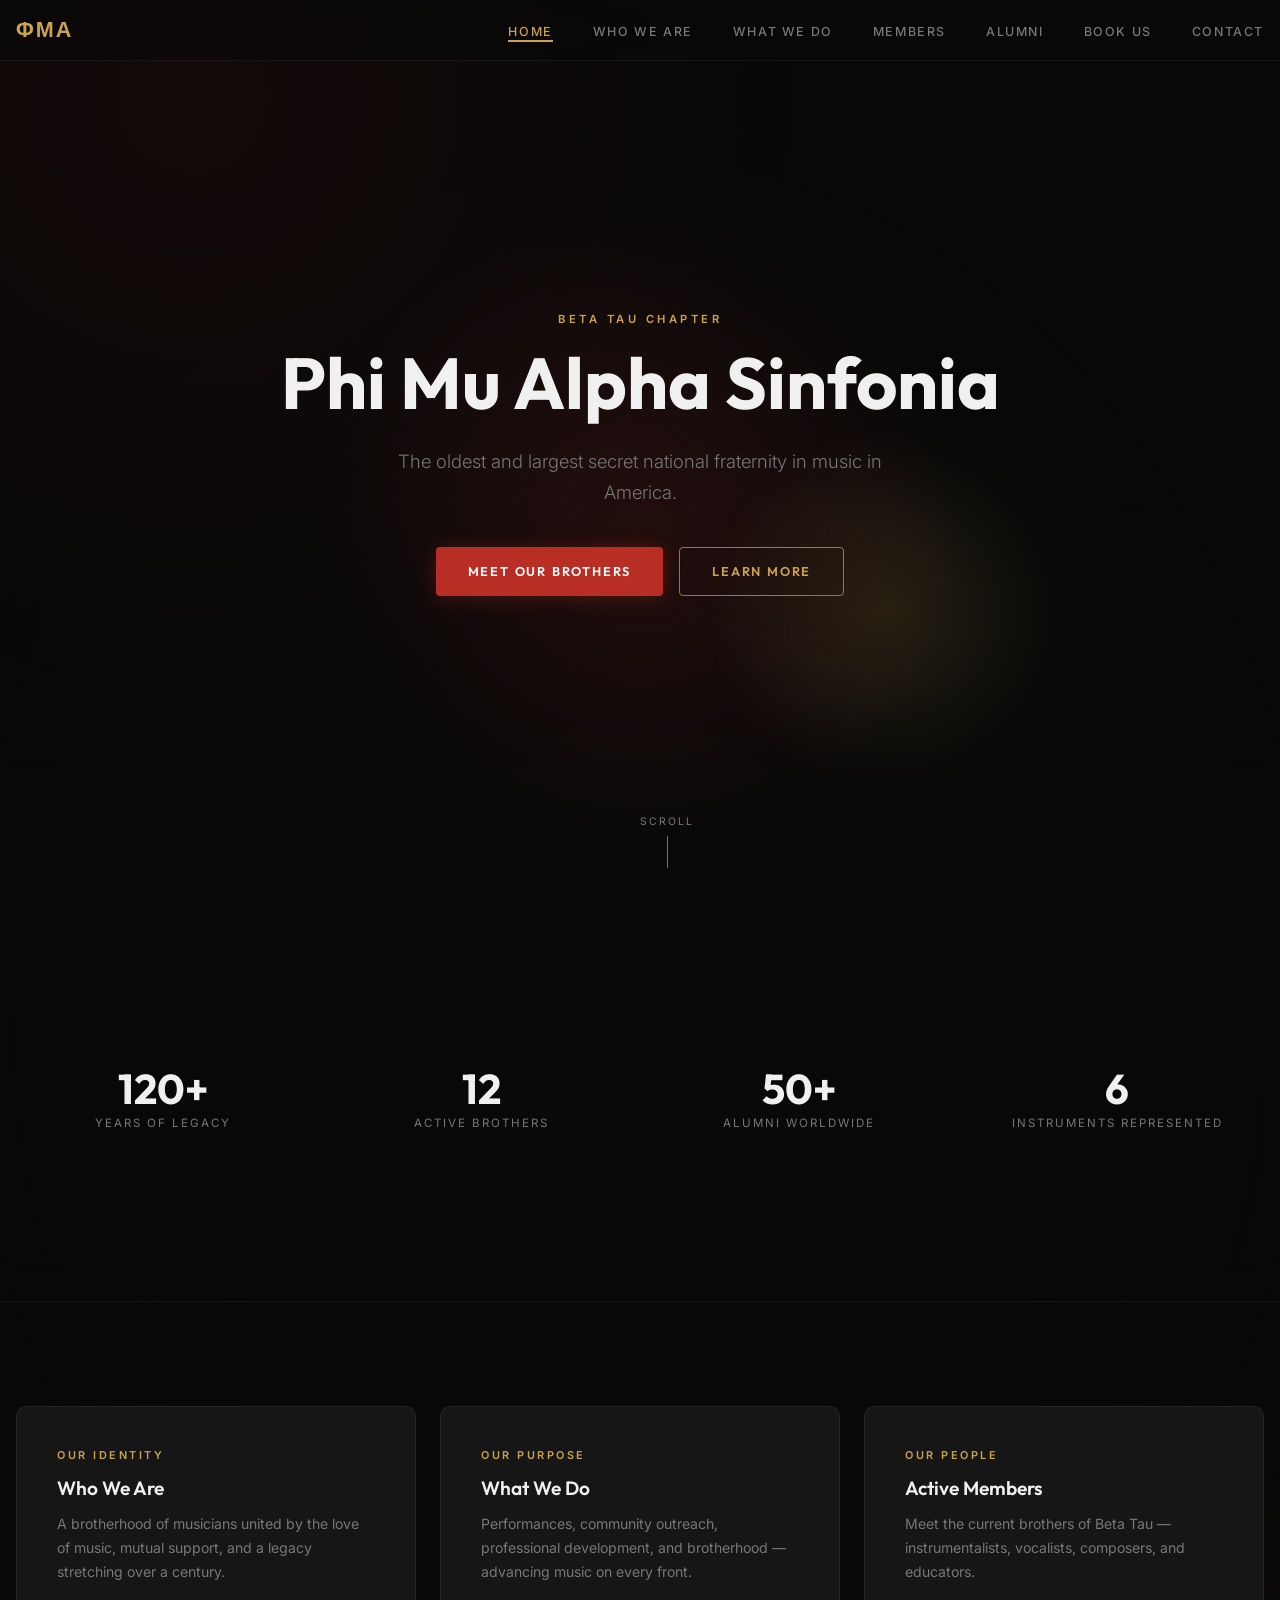
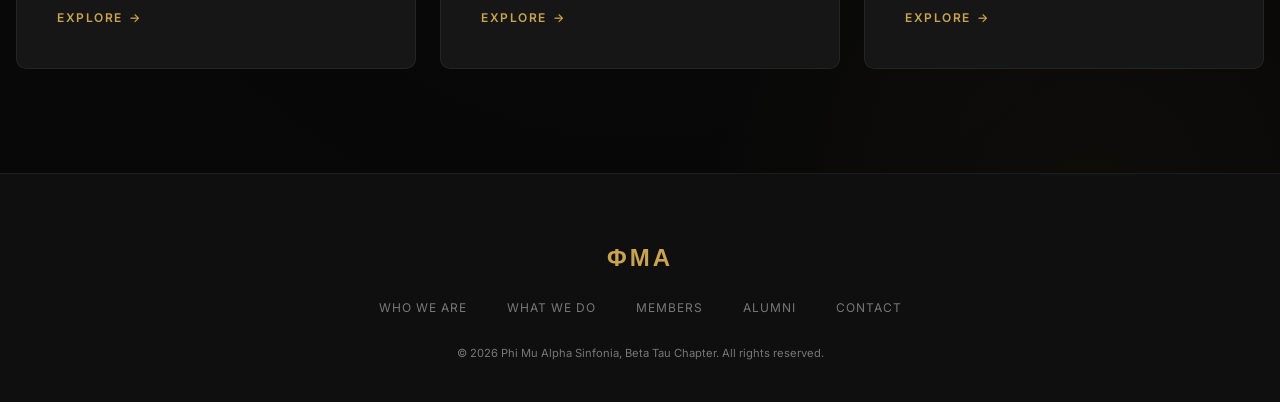
==== commit 0db27b08: "Updated Overall layout with login and other minor fixes" ====
--- a/music-directory/index.html
+++ b/music-directory/index.html
@@ -29,6 +29,7 @@
                 <li><a href="mission.html">What We Do</a></li>
                 <li><a href="members.html">Members</a></li>
                 <li><a href="alumni.html">Alumni</a></li>
+                <li><a href="book.html">Book Us</a></li>
                 <li><a href="contact.html">Contact</a></li>
             </ul>
         </div>
@@ -38,7 +39,7 @@
     <header class="home-hero">
         <div class="home-hero-content">
             <p class="tag">Beta Tau Chapter</p>
-            <h1>Phi Mu Alpha<br />Sinfonia</h1>
+            <h1>Phi Mu Alpha Sinfonia</h1>
             <p class="lead">The oldest and largest secret national fraternity in music in America.</p>
             <div class="hero-cta">
                 <a href="members.html" class="btn btn-primary">Meet Our Brothers</a>
--- a/music-directory/styles.css
+++ b/music-directory/styles.css
@@ -61,6 +61,20 @@
     overflow-x: hidden;
     -webkit-font-smoothing: antialiased;
     -moz-osx-font-smoothing: grayscale;
+    position: relative;
+}
+
+/* Atmospheric background glow */
+body::before {
+    content: '';
+    position: fixed;
+    inset: 0;
+    z-index: -1;
+    background:
+        radial-gradient(ellipse 80% 50% at 15% 5%, rgba(184, 45, 36, 0.07) 0%, transparent 60%),
+        radial-gradient(ellipse 60% 40% at 85% 90%, rgba(201, 163, 78, 0.04) 0%, transparent 50%),
+        radial-gradient(ellipse 100% 80% at 50% 50%, rgba(255, 255, 255, 0.006) 0%, transparent 70%);
+    pointer-events: none;
 }
 
 a {
@@ -82,9 +96,9 @@
 }
 
 .container {
-    max-width: 1100px;
+    max-width: 1360px;
     margin: 0 auto;
-    padding: 0 var(--space-md);
+    padding: 0 var(--space-sm);
 }
 
 /* ============================================
@@ -123,9 +137,9 @@
 }
 
 .nav-inner {
-    max-width: 1100px;
+    max-width: 1360px;
     margin: 0 auto;
-    padding: 0 var(--space-md);
+    padding: 0 var(--space-sm);
     display: flex;
     align-items: center;
     justify-content: space-between;
@@ -388,43 +402,51 @@
 }
 
 /* ============================================
-   MEMBER CARDS
+   MEMBER CARDS — MINIMAL / NO BOX
    ============================================ */
 .members-grid {
     display: grid;
-    grid-template-columns: repeat(auto-fill, minmax(280px, 1fr));
-    gap: var(--space-md);
+    grid-template-columns: repeat(auto-fill, minmax(240px, 1fr));
+    gap: var(--space-xl) var(--space-lg);
 }
 
 .member-card {
-    background: var(--clr-surface-2);
-    border: 1px solid var(--clr-border);
-    border-radius: var(--radius-md);
-    padding: var(--space-lg) var(--space-md);
+    background: none;
+    border: none;
+    border-radius: 0;
+    padding: 0;
     text-align: center;
-    transition: transform 0.45s var(--ease), border-color 0.45s, box-shadow 0.45s;
+    cursor: pointer;
+    text-decoration: none;
+    display: block;
+    color: inherit;
+    transition: transform 0.4s var(--ease);
 }
 
 .member-card:hover {
-    transform: translateY(-5px);
-    border-color: var(--clr-border-h);
-    box-shadow: 0 16px 48px rgba(0, 0, 0, 0.3);
+    transform: translateY(-4px);
 }
 
 .member-avatar {
-    width: 72px;
-    height: 72px;
+    width: 88px;
+    height: 88px;
     border-radius: 50%;
     margin: 0 auto var(--space-sm);
     display: flex;
     align-items: center;
     justify-content: center;
     font-family: var(--ff-heading);
-    font-size: 1.35rem;
+    font-size: 1.5rem;
     font-weight: 700;
     color: #fff;
     background: linear-gradient(135deg, var(--clr-red) 0%, var(--clr-gold-dim) 100%);
-    box-shadow: 0 4px 16px var(--clr-red-glow);
+    box-shadow: 0 4px 20px var(--clr-red-glow);
+    transition: box-shadow 0.4s var(--ease), transform 0.4s var(--ease);
+}
+
+.member-card:hover .member-avatar {
+    box-shadow: 0 8px 32px var(--clr-red-glow);
+    transform: scale(1.06);
 }
 
 .member-card h3 {
@@ -432,26 +454,182 @@
     font-size: 1rem;
     color: var(--clr-white);
     margin-bottom: 2px;
+    transition: color 0.3s;
+}
+
+.member-card:hover h3 {
+    color: var(--clr-gold);
 }
 
 .member-role {
-    font-size: 0.72rem;
+    font-size: 0.7rem;
     text-transform: uppercase;
-    letter-spacing: 1.2px;
+    letter-spacing: 1.4px;
     color: var(--clr-gold);
-    margin-bottom: var(--space-xs);
+    margin-bottom: var(--space-2xs);
 }
 
 .member-detail {
-    font-size: 0.82rem;
+    font-size: 0.8rem;
     color: var(--clr-text-dim);
 }
 
 .member-bio {
-    font-size: 0.82rem;
+    font-size: 0.8rem;
     color: var(--clr-text-dim);
     margin-top: var(--space-xs);
     line-height: 1.6;
+    display: none;
+    /* hidden in grid, shown on profile */
+}
+
+/* ============================================
+   PMA LOGO EMBLEM (home page)
+   ============================================ */
+.pma-emblem {
+    display: flex;
+    align-items: center;
+    justify-content: center;
+    margin-bottom: var(--space-md);
+    opacity: 0;
+    animation: fadeUp 0.7s var(--ease) 0.1s forwards;
+}
+
+.pma-emblem-inner {
+    width: 150px;
+    display: flex;
+    align-items: center;
+    justify-content: center;
+    transition: transform 0.6s var(--ease), filter 0.5s;
+    cursor: default;
+}
+
+.pma-emblem-inner:hover {
+    transform: scale(1.08);
+    filter: drop-shadow(0 0 24px rgba(201, 163, 78, 0.25));
+}
+
+.pma-emblem-img {
+    width: 100%;
+    height: auto;
+    display: block;
+    mix-blend-mode: lighten;
+    filter: drop-shadow(0 4px 12px rgba(0, 0, 0, 0.5));
+    transition: filter 0.5s;
+}
+
+.pma-emblem-inner:hover .pma-emblem-img {
+    filter: drop-shadow(0 6px 20px rgba(201, 163, 78, 0.3));
+}
+
+/* ============================================
+   MEMBER PROFILE PAGE
+   ============================================ */
+.profile-section {
+    padding: var(--space-2xl) 0;
+    text-align: center;
+}
+
+.profile-avatar {
+    width: 120px;
+    height: 120px;
+    border-radius: 50%;
+    margin: 0 auto var(--space-md);
+    display: flex;
+    align-items: center;
+    justify-content: center;
+    font-family: var(--ff-heading);
+    font-size: 2.4rem;
+    font-weight: 700;
+    color: #fff;
+    background: linear-gradient(135deg, var(--clr-red) 0%, var(--clr-gold-dim) 100%);
+    box-shadow: 0 8px 32px var(--clr-red-glow);
+    opacity: 0;
+    animation: fadeUp 0.6s var(--ease) 0.2s forwards;
+}
+
+.profile-name {
+    font-family: var(--ff-heading);
+    font-size: clamp(1.6rem, 4vw, 2.4rem);
+    font-weight: 700;
+    color: var(--clr-white);
+    margin-bottom: var(--space-2xs);
+    opacity: 0;
+    animation: fadeUp 0.6s var(--ease) 0.35s forwards;
+}
+
+.profile-role {
+    font-size: 0.78rem;
+    text-transform: uppercase;
+    letter-spacing: 2px;
+    color: var(--clr-gold);
+    margin-bottom: var(--space-lg);
+    opacity: 0;
+    animation: fadeUp 0.6s var(--ease) 0.45s forwards;
+}
+
+.profile-details {
+    display: grid;
+    grid-template-columns: repeat(auto-fit, minmax(160px, 1fr));
+    gap: var(--space-md);
+    max-width: 500px;
+    margin: 0 auto var(--space-xl);
+    opacity: 0;
+    animation: fadeUp 0.6s var(--ease) 0.55s forwards;
+}
+
+.profile-detail-item {
+    text-align: center;
+}
+
+.profile-detail-label {
+    font-size: 0.65rem;
+    text-transform: uppercase;
+    letter-spacing: 2px;
+    color: var(--clr-text-dim);
+    margin-bottom: var(--space-2xs);
+}
+
+.profile-detail-value {
+    font-family: var(--ff-heading);
+    font-size: 1rem;
+    font-weight: 600;
+    color: var(--clr-white);
+}
+
+.profile-bio {
+    max-width: 560px;
+    margin: 0 auto;
+    font-size: 1rem;
+    color: var(--clr-text);
+    line-height: 1.8;
+    text-align: center;
+    opacity: 0;
+    animation: fadeUp 0.6s var(--ease) 0.65s forwards;
+}
+
+.profile-back {
+    display: inline-flex;
+    align-items: center;
+    gap: 8px;
+    margin-top: var(--space-xl);
+    font-size: 0.78rem;
+    font-weight: 500;
+    text-transform: uppercase;
+    letter-spacing: 1.5px;
+    color: var(--clr-text-dim);
+    transition: color 0.3s, gap 0.3s var(--ease);
+    opacity: 0;
+    animation: fadeUp 0.6s var(--ease) 0.75s forwards;
+}
+
+.profile-back::before {
+    content: '←';
+}
+
+.profile-back:hover {
+    color: var(--clr-gold);
+    gap: 12px;
 }
 
 /* ============================================
@@ -1072,4 +1250,358 @@
     .home-hero h1 {
         font-size: clamp(2rem, 8vw, 3rem);
     }
+
+    .services-grid {
+        grid-template-columns: 1fr;
+    }
+
+    .resources-grid {
+        grid-template-columns: 1fr;
+    }
+}
+
+/* ============================================
+   BOOKING PAGE — SERVICE CARDS
+   ============================================ */
+.services-grid {
+    display: grid;
+    grid-template-columns: repeat(auto-fit, minmax(300px, 1fr));
+    gap: var(--space-lg);
+    margin-top: var(--space-xl);
+}
+
+.service-card {
+    background: var(--clr-surface-2);
+    border: 1px solid var(--clr-border);
+    border-radius: var(--radius-md);
+    padding: var(--space-lg);
+    transition: transform 0.45s var(--ease), border-color 0.45s, box-shadow 0.45s;
+}
+
+.service-card:hover {
+    transform: translateY(-5px);
+    border-color: var(--clr-border-h);
+    box-shadow: 0 16px 48px rgba(0, 0, 0, 0.3);
+}
+
+.service-icon {
+    font-size: 2rem;
+    margin-bottom: var(--space-sm);
+}
+
+.service-card h3 {
+    font-family: var(--ff-heading);
+    font-size: 1.15rem;
+    font-weight: 600;
+    color: var(--clr-white);
+    margin-bottom: var(--space-xs);
+}
+
+.service-desc {
+    font-size: 0.88rem;
+    color: var(--clr-text-dim);
+    line-height: 1.6;
+    margin-bottom: var(--space-md);
+}
+
+.service-pricing {
+    margin-bottom: var(--space-md);
+}
+
+.price {
+    font-family: var(--ff-heading);
+    font-size: 1.1rem;
+    font-weight: 600;
+    color: var(--clr-gold);
+}
+
+.service-features {
+    list-style: none;
+    padding: 0;
+}
+
+.service-features li {
+    font-size: 0.82rem;
+    color: var(--clr-text);
+    padding: 6px 0;
+    border-bottom: 1px solid var(--clr-border);
+    display: flex;
+    align-items: center;
+    gap: 8px;
+}
+
+.service-features li:last-child {
+    border-bottom: none;
+}
+
+.service-features li::before {
+    content: '✓';
+    color: var(--clr-gold);
+    font-weight: 700;
+    font-size: 0.7rem;
+}
+
+/* ============================================
+   BOOKING FORM
+   ============================================ */
+.booking-form {
+    max-width: 720px;
+    margin: var(--space-xl) auto 0;
+}
+
+.booking-form label {
+    display: block;
+    font-size: 0.7rem;
+    text-transform: uppercase;
+    letter-spacing: 1.5px;
+    color: var(--clr-text-dim);
+    margin-bottom: var(--space-2xs);
+    font-weight: 500;
+}
+
+.booking-form input,
+.booking-form select,
+.booking-form textarea {
+    width: 100%;
+    padding: 12px 16px;
+    background: var(--clr-surface);
+    border: 1px solid var(--clr-border);
+    border-radius: var(--radius-sm);
+    color: var(--clr-text);
+    font-family: var(--ff-body);
+    font-size: 0.9rem;
+    outline: none;
+    transition: border-color 0.35s, box-shadow 0.35s;
+}
+
+.booking-form input:focus,
+.booking-form select:focus,
+.booking-form textarea:focus {
+    border-color: var(--clr-gold-dim);
+    box-shadow: 0 0 0 3px var(--clr-gold-glow);
+}
+
+.booking-form select {
+    cursor: pointer;
+    appearance: none;
+    background-image: url("data:image/svg+xml,%3Csvg xmlns='http://www.w3.org/2000/svg' width='12' height='8'%3E%3Cpath d='M1 1l5 5 5-5' stroke='%23777' stroke-width='1.5' fill='none'/%3E%3C/svg%3E");
+    background-repeat: no-repeat;
+    background-position: right 14px center;
+}
+
+.booking-form .btn-submit {
+    margin-top: var(--space-md);
+    width: 100%;
+    justify-content: center;
+}
+
+/* ============================================
+   LOGIN PAGE
+   ============================================ */
+.login-section {
+    display: flex;
+    align-items: center;
+    justify-content: center;
+    min-height: 100vh;
+    padding: var(--space-xl) var(--space-sm);
+}
+
+.login-card {
+    background: var(--clr-surface-2);
+    border: 1px solid var(--clr-border);
+    border-radius: var(--radius-lg);
+    padding: var(--space-xl);
+    width: 100%;
+    max-width: 400px;
+    text-align: center;
+    opacity: 0;
+    animation: fadeUp 0.6s var(--ease) 0.15s forwards;
+}
+
+.login-emblem {
+    width: 90px;
+    height: 90px;
+    margin: 0 auto var(--space-md);
+    border-radius: 50%;
+    overflow: hidden;
+    border: 2px solid var(--clr-gold-dim);
+    background: rgba(0, 0, 0, 0.4);
+}
+
+.login-emblem-img {
+    width: 100%;
+    height: 100%;
+    object-fit: contain;
+    padding: 6px;
+}
+
+.login-title {
+    font-family: var(--ff-heading);
+    font-size: 1.4rem;
+    font-weight: 700;
+    color: var(--clr-white);
+    margin-bottom: var(--space-2xs);
+}
+
+.login-subtitle {
+    font-size: 0.85rem;
+    color: var(--clr-text-dim);
+    margin-bottom: var(--space-lg);
+}
+
+.login-form input {
+    width: 100%;
+    padding: 13px 18px;
+    background: var(--clr-surface);
+    border: 1px solid var(--clr-border);
+    border-radius: var(--radius-sm);
+    color: var(--clr-text);
+    font-family: var(--ff-body);
+    font-size: 0.95rem;
+    outline: none;
+    text-align: center;
+    letter-spacing: 2px;
+    transition: border-color 0.35s, box-shadow 0.35s;
+    margin-bottom: var(--space-sm);
+}
+
+.login-form input:focus {
+    border-color: var(--clr-gold-dim);
+    box-shadow: 0 0 0 3px var(--clr-gold-glow);
+}
+
+.login-error {
+    font-size: 0.8rem;
+    color: var(--clr-red-light);
+    min-height: 1.2em;
+    margin-bottom: var(--space-xs);
+}
+
+@keyframes shake {
+
+    0%,
+    100% {
+        transform: translateX(0);
+    }
+
+    20% {
+        transform: translateX(-10px);
+    }
+
+    40% {
+        transform: translateX(10px);
+    }
+
+    60% {
+        transform: translateX(-6px);
+    }
+
+    80% {
+        transform: translateX(6px);
+    }
+}
+
+.shake {
+    animation: shake 0.4s ease;
+}
+
+/* ============================================
+   BROTHERS PAGE — SONGS & RESOURCES
+   ============================================ */
+.songs-list {
+    margin-top: var(--space-xl);
+    display: flex;
+    flex-direction: column;
+    gap: var(--space-lg);
+}
+
+.song-card {
+    background: var(--clr-surface-2);
+    border: 1px solid var(--clr-border);
+    border-radius: var(--radius-md);
+    padding: var(--space-lg);
+    transition: border-color 0.35s;
+}
+
+.song-card:hover {
+    border-color: var(--clr-border-h);
+}
+
+.song-header {
+    display: flex;
+    align-items: center;
+    gap: var(--space-md);
+    margin-bottom: var(--space-md);
+}
+
+.song-number {
+    font-family: var(--ff-heading);
+    font-size: 1.6rem;
+    font-weight: 700;
+    color: var(--clr-gold-dim);
+    min-width: 44px;
+}
+
+.song-header h3 {
+    font-family: var(--ff-heading);
+    font-size: 1.1rem;
+    font-weight: 600;
+    color: var(--clr-white);
+    margin-bottom: 2px;
+}
+
+.song-meta {
+    font-size: 0.7rem;
+    text-transform: uppercase;
+    letter-spacing: 1.5px;
+    color: var(--clr-text-dim);
+}
+
+.song-lyrics {
+    padding-left: calc(44px + var(--space-md));
+    font-size: 0.9rem;
+    color: var(--clr-text);
+    line-height: 1.85;
+    font-style: italic;
+    opacity: 0.85;
+}
+
+.resources-grid {
+    display: grid;
+    grid-template-columns: repeat(auto-fit, minmax(260px, 1fr));
+    gap: var(--space-md);
+    margin-top: var(--space-xl);
+}
+
+.resource-card {
+    background: var(--clr-surface-2);
+    border: 1px solid var(--clr-border);
+    border-radius: var(--radius-md);
+    padding: var(--space-md);
+    transition: transform 0.45s var(--ease), border-color 0.45s;
+    cursor: pointer;
+}
+
+.resource-card:hover {
+    transform: translateY(-3px);
+    border-color: var(--clr-border-h);
+}
+
+.resource-icon {
+    font-size: 1.6rem;
+    margin-bottom: var(--space-xs);
+}
+
+.resource-card h3 {
+    font-family: var(--ff-heading);
+    font-size: 0.95rem;
+    font-weight: 600;
+    color: var(--clr-white);
+    margin-bottom: var(--space-2xs);
+}
+
+.resource-card p {
+    font-size: 0.82rem;
+    color: var(--clr-text-dim);
+    line-height: 1.5;
 }
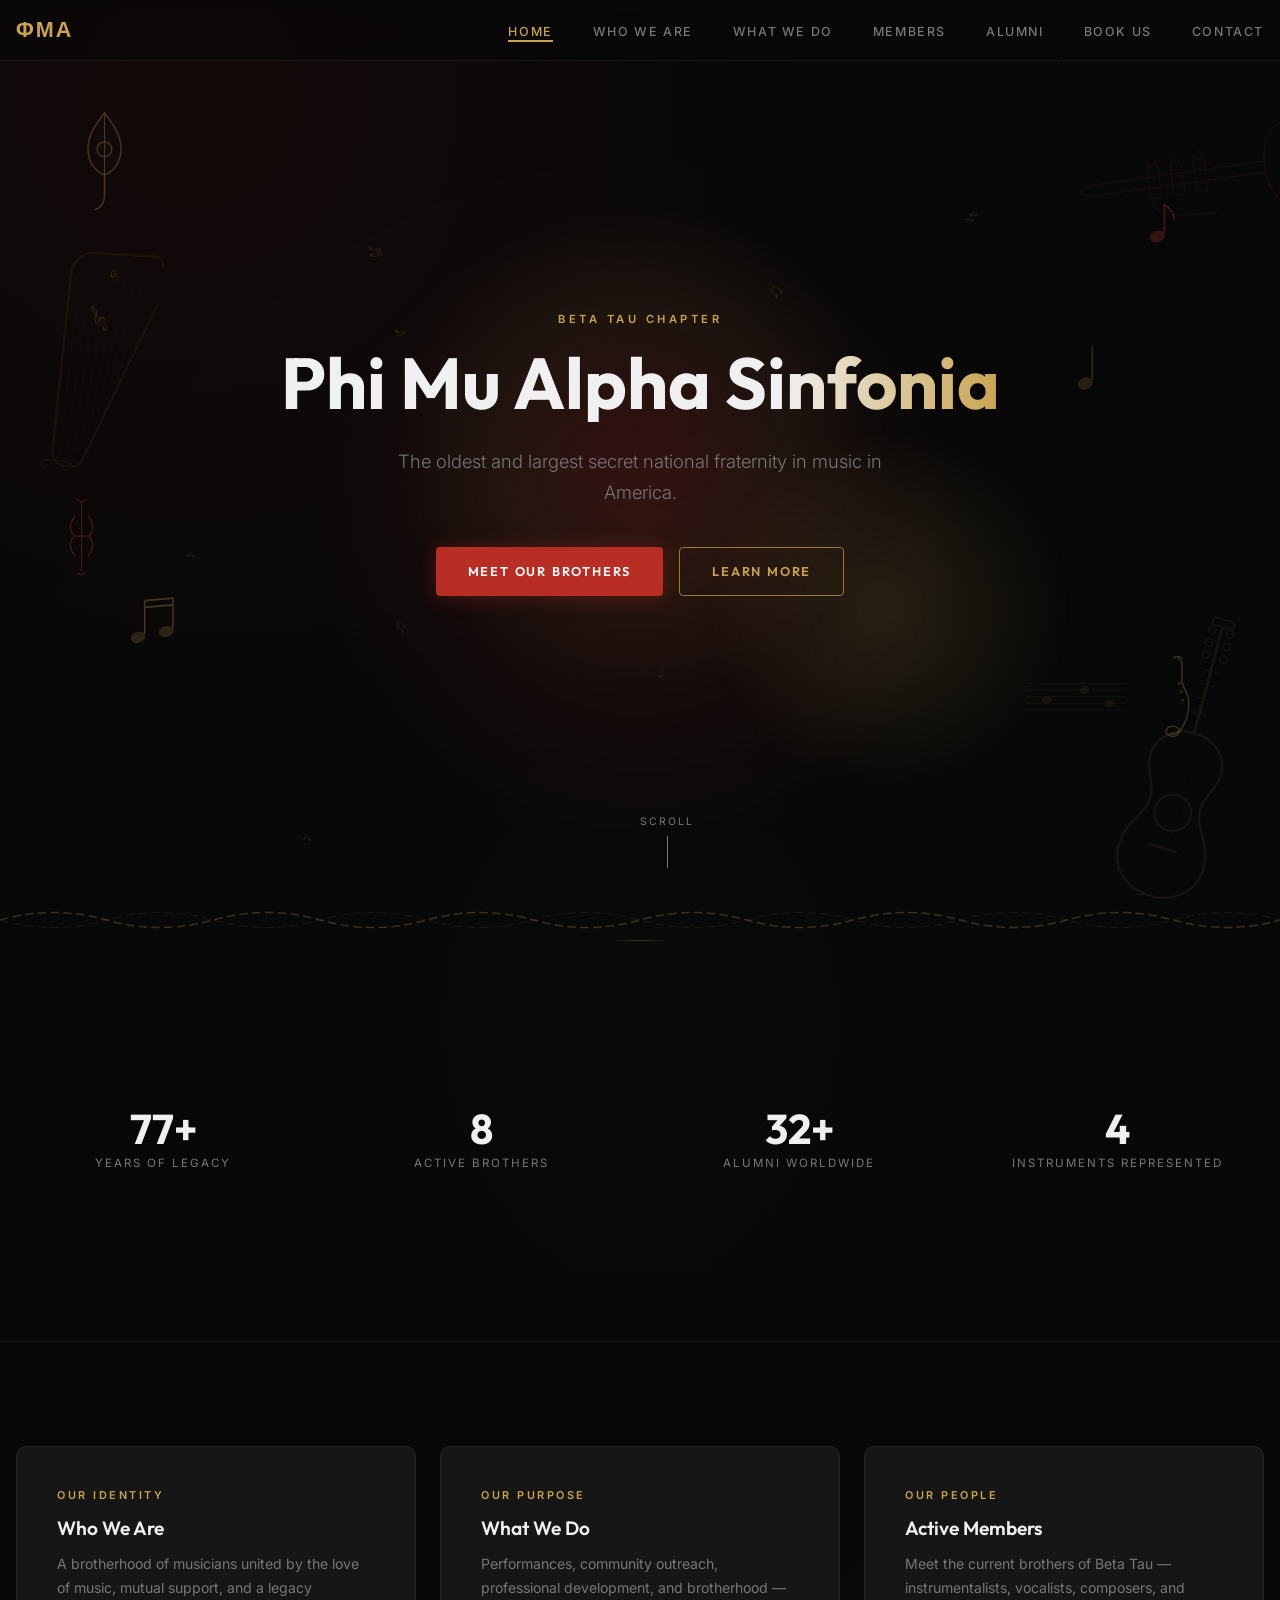
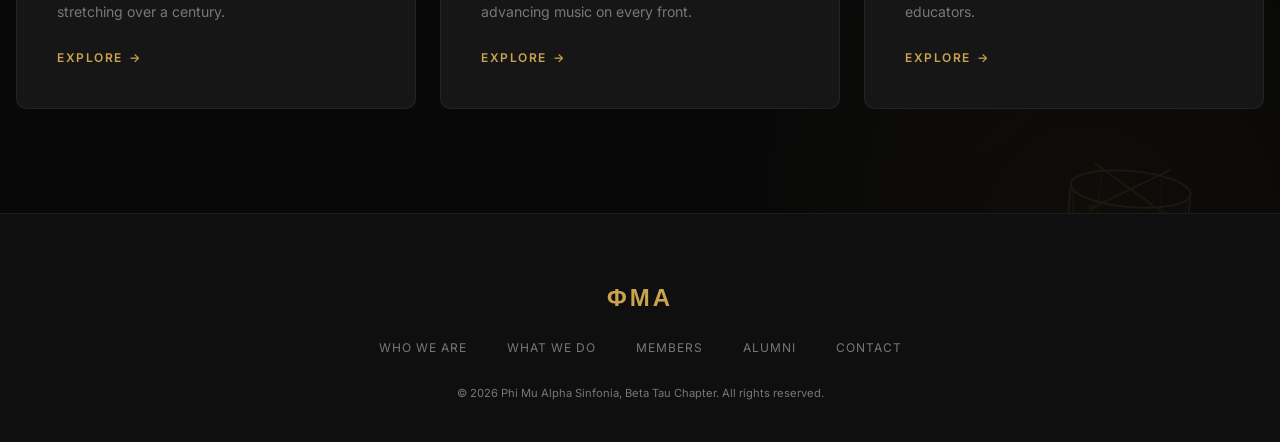
==== commit de1b765a: "Did Multiple changes like adding animations and other stuff" ====
--- a/music-directory/index.html
+++ b/music-directory/index.html
@@ -16,6 +16,145 @@
 </head>
 
 <body>
+
+    <!-- BACKGROUND INSTRUMENT SILHOUETTES (ultra-transparent atmospheric layer) -->
+    <div class="bg-instruments" aria-hidden="true">
+
+        <!-- Grand Piano -->
+        <svg class="bg-inst bg-piano" viewBox="0 0 200 160" fill="none" xmlns="http://www.w3.org/2000/svg">
+            <!-- Piano body outline -->
+            <path d="M20 140h160v-10c0-2-1-4-3-4H23c-2 0-3 2-3 4v10z" stroke="currentColor" stroke-width="1.2" />
+            <path d="M30 126V50c0-15 12-30 30-38h80c18 8 30 23 30 38v76" stroke="currentColor" stroke-width="1.2" />
+            <!-- Lid -->
+            <path d="M30 50c0-15 12-30 30-38h80c18 8 30 23 30 38" stroke="currentColor" stroke-width="1" />
+            <!-- Open lid prop -->
+            <path d="M30 50L60 12" stroke="currentColor" stroke-width="0.8" stroke-dasharray="3 2" />
+            <!-- Keys -->
+            <line x1="50" y1="126" x2="50" y2="140" stroke="currentColor" stroke-width="0.6" />
+            <line x1="60" y1="126" x2="60" y2="140" stroke="currentColor" stroke-width="0.6" />
+            <line x1="70" y1="126" x2="70" y2="140" stroke="currentColor" stroke-width="0.6" />
+            <line x1="80" y1="126" x2="80" y2="140" stroke="currentColor" stroke-width="0.6" />
+            <line x1="90" y1="126" x2="90" y2="140" stroke="currentColor" stroke-width="0.6" />
+            <line x1="100" y1="126" x2="100" y2="140" stroke="currentColor" stroke-width="0.6" />
+            <line x1="110" y1="126" x2="110" y2="140" stroke="currentColor" stroke-width="0.6" />
+            <line x1="120" y1="126" x2="120" y2="140" stroke="currentColor" stroke-width="0.6" />
+            <line x1="130" y1="126" x2="130" y2="140" stroke="currentColor" stroke-width="0.6" />
+            <line x1="140" y1="126" x2="140" y2="140" stroke="currentColor" stroke-width="0.6" />
+            <line x1="150" y1="126" x2="150" y2="140" stroke="currentColor" stroke-width="0.6" />
+            <!-- Black keys -->
+            <rect x="55" y="126" width="4" height="8" fill="currentColor" opacity="0.3" rx="1" />
+            <rect x="65" y="126" width="4" height="8" fill="currentColor" opacity="0.3" rx="1" />
+            <rect x="85" y="126" width="4" height="8" fill="currentColor" opacity="0.3" rx="1" />
+            <rect x="95" y="126" width="4" height="8" fill="currentColor" opacity="0.3" rx="1" />
+            <rect x="105" y="126" width="4" height="8" fill="currentColor" opacity="0.3" rx="1" />
+            <rect x="125" y="126" width="4" height="8" fill="currentColor" opacity="0.3" rx="1" />
+            <rect x="135" y="126" width="4" height="8" fill="currentColor" opacity="0.3" rx="1" />
+            <!-- Legs -->
+            <line x1="40" y1="140" x2="35" y2="158" stroke="currentColor" stroke-width="1.2" />
+            <line x1="160" y1="140" x2="165" y2="158" stroke="currentColor" stroke-width="1.2" />
+            <line x1="100" y1="140" x2="100" y2="155" stroke="currentColor" stroke-width="0.8" />
+        </svg>
+
+        <!-- Acoustic Guitar -->
+        <svg class="bg-inst bg-guitar" viewBox="0 0 60 160" fill="none" xmlns="http://www.w3.org/2000/svg">
+            <!-- Neck -->
+            <line x1="30" y1="5" x2="30" y2="65" stroke="currentColor" stroke-width="1.5" />
+            <!-- Headstock -->
+            <path d="M24 5h12v-2c0-1-1-2-2-2h-8c-1 0-2 1-2 2v2z" stroke="currentColor" stroke-width="0.8" />
+            <!-- Tuning pegs -->
+            <circle cx="25" cy="8" r="2" stroke="currentColor" stroke-width="0.7" />
+            <circle cx="35" cy="8" r="2" stroke="currentColor" stroke-width="0.7" />
+            <circle cx="25" cy="15" r="2" stroke="currentColor" stroke-width="0.7" />
+            <circle cx="35" cy="15" r="2" stroke="currentColor" stroke-width="0.7" />
+            <circle cx="25" cy="22" r="2" stroke="currentColor" stroke-width="0.7" />
+            <circle cx="35" cy="22" r="2" stroke="currentColor" stroke-width="0.7" />
+            <!-- Frets -->
+            <line x1="26" y1="30" x2="34" y2="30" stroke="currentColor" stroke-width="0.5" />
+            <line x1="26" y1="38" x2="34" y2="38" stroke="currentColor" stroke-width="0.5" />
+            <line x1="26" y1="46" x2="34" y2="46" stroke="currentColor" stroke-width="0.5" />
+            <line x1="26" y1="54" x2="34" y2="54" stroke="currentColor" stroke-width="0.5" />
+            <!-- Body upper bout -->
+            <path
+                d="M30 65c-12 0-20 8-20 18s6 12 6 22c0 10-10 16-10 30s12 22 24 22 24-8 24-22c0-14-10-20-10-30s6-12 6-22-8-18-20-18z"
+                stroke="currentColor" stroke-width="1.2" />
+            <!-- Sound hole -->
+            <circle cx="30" cy="110" r="10" stroke="currentColor" stroke-width="1" />
+            <!-- Bridge -->
+            <line x1="22" y1="130" x2="38" y2="130" stroke="currentColor" stroke-width="1.2" />
+            <!-- Strings hint -->
+            <line x1="28" y1="65" x2="28" y2="130" stroke="currentColor" stroke-width="0.3" opacity="0.5" />
+            <line x1="30" y1="65" x2="30" y2="130" stroke="currentColor" stroke-width="0.3" opacity="0.5" />
+            <line x1="32" y1="65" x2="32" y2="130" stroke="currentColor" stroke-width="0.3" opacity="0.5" />
+        </svg>
+
+        <!-- Trumpet -->
+        <svg class="bg-inst bg-trumpet" viewBox="0 0 160 80" fill="none" xmlns="http://www.w3.org/2000/svg">
+            <!-- Bell -->
+            <path d="M140 40c0-18 8-30 18-30v60c-10 0-18-12-18-30z" stroke="currentColor" stroke-width="1.2" />
+            <!-- Main tube -->
+            <line x1="15" y1="36" x2="140" y2="36" stroke="currentColor" stroke-width="1.2" />
+            <line x1="15" y1="44" x2="140" y2="44" stroke="currentColor" stroke-width="1.2" />
+            <!-- Mouthpiece -->
+            <path d="M15 36c-5 0-10 2-10 4s5 4 10 4" stroke="currentColor" stroke-width="1" />
+            <!-- Valves -->
+            <rect x="55" y="28" width="8" height="24" rx="2" stroke="currentColor" stroke-width="0.8" />
+            <rect x="72" y="28" width="8" height="24" rx="2" stroke="currentColor" stroke-width="0.8" />
+            <rect x="89" y="28" width="8" height="24" rx="2" stroke="currentColor" stroke-width="0.8" />
+            <!-- Valve caps -->
+            <circle cx="59" cy="25" r="3" stroke="currentColor" stroke-width="0.7" />
+            <circle cx="76" cy="25" r="3" stroke="currentColor" stroke-width="0.7" />
+            <circle cx="93" cy="25" r="3" stroke="currentColor" stroke-width="0.7" />
+            <!-- Slide -->
+            <path d="M55 52c0 10 10 16 46 16v-4" stroke="currentColor" stroke-width="0.8" />
+        </svg>
+
+        <!-- Drum / Snare -->
+        <svg class="bg-inst bg-drum" viewBox="0 0 100 80" fill="none" xmlns="http://www.w3.org/2000/svg">
+            <!-- Top ellipse (drum head) -->
+            <ellipse cx="50" cy="20" rx="40" ry="12" stroke="currentColor" stroke-width="1.2" />
+            <!-- Body -->
+            <line x1="10" y1="20" x2="10" y2="60" stroke="currentColor" stroke-width="1.2" />
+            <line x1="90" y1="20" x2="90" y2="60" stroke="currentColor" stroke-width="1.2" />
+            <!-- Bottom ellipse -->
+            <ellipse cx="50" cy="60" rx="40" ry="12" stroke="currentColor" stroke-width="1.2" />
+            <!-- Lugs / tension rods -->
+            <line x1="12" y1="22" x2="14" y2="58" stroke="currentColor" stroke-width="0.6" />
+            <line x1="88" y1="22" x2="86" y2="58" stroke="currentColor" stroke-width="0.6" />
+            <line x1="30" y1="10" x2="28" y2="70" stroke="currentColor" stroke-width="0.4" />
+            <line x1="70" y1="10" x2="72" y2="70" stroke="currentColor" stroke-width="0.4" />
+            <!-- Snare wires hint -->
+            <path d="M20 60c10 4 20 4 30 4s20 0 30-4" stroke="currentColor" stroke-width="0.5" stroke-dasharray="2 2" />
+            <!-- Drumsticks crossed -->
+            <line x1="25" y1="5" x2="75" y2="35" stroke="currentColor" stroke-width="1" stroke-linecap="round" />
+            <line x1="75" y1="5" x2="25" y2="35" stroke="currentColor" stroke-width="1" stroke-linecap="round" />
+            <circle cx="75" cy="35" r="2.5" fill="currentColor" opacity="0.4" />
+            <circle cx="25" cy="35" r="2.5" fill="currentColor" opacity="0.4" />
+        </svg>
+
+        <!-- Harp -->
+        <svg class="bg-inst bg-harp" viewBox="0 0 80 140" fill="none" xmlns="http://www.w3.org/2000/svg">
+            <!-- Frame -->
+            <path d="M15 130V20c0-6 4-12 10-14l40-2c4 0 6 3 6 6" stroke="currentColor" stroke-width="1.3" />
+            <!-- Column -->
+            <line x1="15" y1="130" x2="15" y2="20" stroke="currentColor" stroke-width="1.3" />
+            <!-- Curved neck -->
+            <path d="M15 20c0-6 4-12 10-14l40-2" stroke="currentColor" stroke-width="1.3" />
+            <!-- Soundboard -->
+            <path d="M15 130c0 4 3 8 8 8h4c3 0 6-2 7-5l36-100" stroke="currentColor" stroke-width="1.2" />
+            <!-- Strings -->
+            <line x1="20" y1="18" x2="20" y2="132" stroke="currentColor" stroke-width="0.3" opacity="0.5" />
+            <line x1="26" y1="14" x2="24" y2="130" stroke="currentColor" stroke-width="0.3" opacity="0.5" />
+            <line x1="32" y1="11" x2="28" y2="128" stroke="currentColor" stroke-width="0.3" opacity="0.5" />
+            <line x1="38" y1="9" x2="32" y2="124" stroke="currentColor" stroke-width="0.3" opacity="0.5" />
+            <line x1="44" y1="7" x2="36" y2="118" stroke="currentColor" stroke-width="0.3" opacity="0.5" />
+            <line x1="50" y1="6" x2="40" y2="112" stroke="currentColor" stroke-width="0.3" opacity="0.5" />
+            <line x1="56" y1="5" x2="44" y2="104" stroke="currentColor" stroke-width="0.3" opacity="0.5" />
+            <line x1="62" y1="5" x2="48" y2="95" stroke="currentColor" stroke-width="0.3" opacity="0.5" />
+            <!-- Base/foot -->
+            <ellipse cx="18" cy="138" rx="10" ry="3" stroke="currentColor" stroke-width="0.8" />
+        </svg>
+
+    </div>
 
     <nav class="site-nav">
         <div class="nav-inner">
@@ -35,11 +174,105 @@
         </div>
     </nav>
 
+    <!-- PAGE TRANSITION OVERLAY -->
+    <div class="page-transition"></div>
+
     <!-- HERO -->
     <header class="home-hero">
+        <!-- Floating music instrument decorations -->
+        <div class="hero-instruments" aria-hidden="true">
+            <!-- Treble Clef -->
+            <svg class="instrument-float inst-treble" viewBox="0 0 60 120" fill="none"
+                xmlns="http://www.w3.org/2000/svg">
+                <path
+                    d="M30 5c-8 12-18 22-18 40 0 14 8 24 18 28V95c0 8-4 14-10 16m10-106c8 12 18 22 18 40 0 14-8 24-18 28"
+                    stroke="currentColor" stroke-width="1.5" stroke-linecap="round" />
+                <circle cx="30" cy="45" r="8" stroke="currentColor" stroke-width="1.5" />
+                <line x1="30" y1="5" x2="30" y2="95" stroke="currentColor" stroke-width="1.2" />
+            </svg>
+
+            <!-- Eighth Note 1 -->
+            <svg class="instrument-float inst-note1" viewBox="0 0 40 60" fill="none" xmlns="http://www.w3.org/2000/svg">
+                <ellipse cx="14" cy="48" rx="10" ry="7" transform="rotate(-20 14 48)" fill="currentColor"
+                    opacity="0.7" />
+                <line x1="23" y1="44" x2="23" y2="8" stroke="currentColor" stroke-width="1.8" />
+                <path d="M23 8c6 4 12 10 12 18" stroke="currentColor" stroke-width="1.8" stroke-linecap="round"
+                    fill="none" />
+            </svg>
+
+            <!-- Double Beamed Notes -->
+            <svg class="instrument-float inst-notes2" viewBox="0 0 60 65" fill="none"
+                xmlns="http://www.w3.org/2000/svg">
+                <ellipse cx="12" cy="52" rx="9" ry="6.5" transform="rotate(-15 12 52)" fill="currentColor"
+                    opacity="0.6" />
+                <ellipse cx="46" cy="45" rx="9" ry="6.5" transform="rotate(-15 46 45)" fill="currentColor"
+                    opacity="0.6" />
+                <line x1="20" y1="48" x2="20" y2="8" stroke="currentColor" stroke-width="1.8" />
+                <line x1="54" y1="41" x2="54" y2="5" stroke="currentColor" stroke-width="1.8" />
+                <line x1="20" y1="8" x2="54" y2="5" stroke="currentColor" stroke-width="2" />
+                <line x1="20" y1="16" x2="54" y2="13" stroke="currentColor" stroke-width="2" />
+            </svg>
+
+            <!-- Quarter Note -->
+            <svg class="instrument-float inst-note3" viewBox="0 0 30 60" fill="none" xmlns="http://www.w3.org/2000/svg">
+                <ellipse cx="12" cy="48" rx="9" ry="7" transform="rotate(-20 12 48)" fill="currentColor"
+                    opacity="0.7" />
+                <line x1="20" y1="44" x2="20" y2="5" stroke="currentColor" stroke-width="1.8" />
+            </svg>
+
+            <!-- Saxophone silhouette -->
+            <svg class="instrument-float inst-sax" viewBox="0 0 50 100" fill="none" xmlns="http://www.w3.org/2000/svg">
+                <path d="M20 5c0 0 5 2 5 8v20c0 6 8 12 8 25s-2 20-8 30c-4 6-10 8-14 7" stroke="currentColor"
+                    stroke-width="1.5" stroke-linecap="round" />
+                <circle cx="22" cy="35" r="2" fill="currentColor" opacity="0.5" />
+                <circle cx="24" cy="45" r="2" fill="currentColor" opacity="0.5" />
+                <circle cx="26" cy="55" r="2" fill="currentColor" opacity="0.5" />
+                <path d="M15 5c2-3 7-3 10 0" stroke="currentColor" stroke-width="1.5" stroke-linecap="round" />
+                <ellipse cx="14" cy="92" rx="8" ry="6" stroke="currentColor" stroke-width="1.5" />
+            </svg>
+
+            <!-- Violin silhouette -->
+            <svg class="instrument-float inst-violin" viewBox="0 0 40 100" fill="none"
+                xmlns="http://www.w3.org/2000/svg">
+                <path d="M20 8v80" stroke="currentColor" stroke-width="1.2" />
+                <path d="M12 25c-6 8-6 16 0 22c-6 6-6 14 0 22" stroke="currentColor" stroke-width="1.3"
+                    stroke-linecap="round" />
+                <path d="M28 25c6 8 6 16 0 22c6 6 6 14 0 22" stroke="currentColor" stroke-width="1.3"
+                    stroke-linecap="round" />
+                <line x1="12" y1="47" x2="28" y2="47" stroke="currentColor" stroke-width="1" />
+                <circle cx="17" cy="47" r="1.5" fill="currentColor" opacity="0.4" />
+                <circle cx="23" cy="47" r="1.5" fill="currentColor" opacity="0.4" />
+                <line x1="14" y1="5" x2="20" y2="8" stroke="currentColor" stroke-width="1.2" />
+                <line x1="26" y1="5" x2="20" y2="8" stroke="currentColor" stroke-width="1.2" />
+                <path d="M16 88c0 4 8 4 8 0" stroke="currentColor" stroke-width="1.2" />
+            </svg>
+
+            <!-- Music Staff Lines (decorative) -->
+            <svg class="instrument-float inst-staff" viewBox="0 0 120 50" fill="none"
+                xmlns="http://www.w3.org/2000/svg">
+                <line x1="0" y1="10" x2="120" y2="10" stroke="currentColor" stroke-width="0.8" opacity="0.4" />
+                <line x1="0" y1="18" x2="120" y2="18" stroke="currentColor" stroke-width="0.8" opacity="0.4" />
+                <line x1="0" y1="26" x2="120" y2="26" stroke="currentColor" stroke-width="0.8" opacity="0.4" />
+                <line x1="0" y1="34" x2="120" y2="34" stroke="currentColor" stroke-width="0.8" opacity="0.4" />
+                <line x1="0" y1="42" x2="120" y2="42" stroke="currentColor" stroke-width="0.8" opacity="0.4" />
+                <ellipse cx="25" cy="30" rx="6" ry="4.5" transform="rotate(-15 25 30)" fill="currentColor"
+                    opacity="0.35" />
+                <ellipse cx="70" cy="18" rx="6" ry="4.5" transform="rotate(-15 70 18)" fill="currentColor"
+                    opacity="0.35" />
+                <ellipse cx="100" cy="34" rx="6" ry="4.5" transform="rotate(-15 100 34)" fill="currentColor"
+                    opacity="0.35" />
+            </svg>
+        </div>
+
+        <!-- Floating note particles -->
+        <canvas id="note-particles" class="note-particles"></canvas>
+
+        <!-- Pulsing glow orb -->
+        <div class="hero-glow-orb"></div>
+
         <div class="home-hero-content">
             <p class="tag">Beta Tau Chapter</p>
-            <h1>Phi Mu Alpha Sinfonia</h1>
+            <h1 class="hero-title-shimmer">Phi Mu Alpha Sinfonia</h1>
             <p class="lead">The oldest and largest secret national fraternity in music in America.</p>
             <div class="hero-cta">
                 <a href="members.html" class="btn btn-primary">Meet Our Brothers</a>
@@ -52,24 +285,36 @@
         </div>
     </header>
 
+    <!-- SOUND WAVE DIVIDER -->
+    <div class="wave-divider" aria-hidden="true">
+        <svg viewBox="0 0 1200 40" preserveAspectRatio="none" xmlns="http://www.w3.org/2000/svg">
+            <path class="wave-path wave-1"
+                d="M0 20 Q50 5, 100 20 T200 20 T300 20 T400 20 T500 20 T600 20 T700 20 T800 20 T900 20 T1000 20 T1100 20 T1200 20"
+                fill="none" stroke="currentColor" stroke-width="1.5" />
+            <path class="wave-path wave-2"
+                d="M0 20 Q50 35, 100 20 T200 20 T300 20 T400 20 T500 20 T600 20 T700 20 T800 20 T900 20 T1000 20 T1100 20 T1200 20"
+                fill="none" stroke="currentColor" stroke-width="1" />
+        </svg>
+    </div>
+
     <!-- STATS -->
     <section class="section">
         <div class="container">
             <div class="stat-row">
                 <div class="stat-item reveal">
-                    <div class="stat-number">120+</div>
+                    <div class="stat-number" data-count="120" data-suffix="+">0</div>
                     <div class="stat-label">Years of Legacy</div>
                 </div>
                 <div class="stat-item reveal">
-                    <div class="stat-number">12</div>
+                    <div class="stat-number" data-count="12">0</div>
                     <div class="stat-label">Active Brothers</div>
                 </div>
                 <div class="stat-item reveal">
-                    <div class="stat-number">50+</div>
+                    <div class="stat-number" data-count="50" data-suffix="+">0</div>
                     <div class="stat-label">Alumni Worldwide</div>
                 </div>
                 <div class="stat-item reveal">
-                    <div class="stat-number">6</div>
+                    <div class="stat-number" data-count="6">0</div>
                     <div class="stat-label">Instruments Represented</div>
                 </div>
             </div>
--- a/music-directory/styles.css
+++ b/music-directory/styles.css
@@ -77,6 +77,187 @@
     pointer-events: none;
 }
 
+/* ============================================
+   BACKGROUND INSTRUMENT SILHOUETTES
+   ============================================ */
+.bg-instruments {
+    position: fixed;
+    inset: 0;
+    z-index: -1;
+    pointer-events: none;
+    overflow: hidden;
+}
+
+.bg-inst {
+    position: absolute;
+    color: var(--clr-gold);
+    opacity: 0;
+    animation: bgInstFadeIn 2s var(--ease) forwards;
+}
+
+/* Grand Piano — large, bottom-left area */
+.bg-piano {
+    width: 320px;
+    bottom: -2%;
+    left: -2%;
+    animation: bgPianoIn 2.5s var(--ease) 0.5s forwards, bgFloatPiano 20s ease-in-out 3s infinite;
+}
+
+/* Acoustic Guitar — right side, mid-page */
+.bg-guitar {
+    width: 110px;
+    top: 30%;
+    right: 3%;
+    animation: bgGuitarIn 2.5s var(--ease) 1s forwards, bgFloatGuitar 18s ease-in-out 3.5s infinite;
+}
+
+/* Trumpet — top-right area */
+.bg-trumpet {
+    width: 220px;
+    top: 6%;
+    right: -1%;
+    color: var(--clr-red-light);
+    animation: bgTrumpetIn 2.5s var(--ease) 1.5s forwards, bgFloatTrumpet 22s ease-in-out 4s infinite;
+}
+
+/* Drum — bottom-right */
+.bg-drum {
+    width: 150px;
+    bottom: 8%;
+    right: 6%;
+    animation: bgDrumIn 2.5s var(--ease) 2s forwards, bgFloatDrum 16s ease-in-out 4.5s infinite;
+}
+
+/* Harp — left side, upper area */
+.bg-harp {
+    width: 130px;
+    top: 12%;
+    left: 3%;
+    color: var(--clr-gold-dim);
+    animation: bgHarpIn 2.5s var(--ease) 2.5s forwards, bgFloatHarp 24s ease-in-out 5s infinite;
+}
+
+/* Each instrument gets its own keyframes to preserve rotation */
+@keyframes bgPianoIn {
+    from {
+        opacity: 0;
+        transform: rotate(-12deg) scale(0.9);
+    }
+
+    to {
+        opacity: 0.08;
+        transform: rotate(-12deg) scale(1);
+    }
+}
+
+@keyframes bgFloatPiano {
+
+    0%,
+    100% {
+        transform: rotate(-12deg) translate(0, 0);
+    }
+
+    50% {
+        transform: rotate(-12deg) translate(5px, -8px);
+    }
+}
+
+@keyframes bgGuitarIn {
+    from {
+        opacity: 0;
+        transform: rotate(15deg) scale(0.9);
+    }
+
+    to {
+        opacity: 0.08;
+        transform: rotate(15deg) scale(1);
+    }
+}
+
+@keyframes bgFloatGuitar {
+
+    0%,
+    100% {
+        transform: rotate(15deg) translate(0, 0);
+    }
+
+    50% {
+        transform: rotate(15deg) translate(-4px, -6px);
+    }
+}
+
+@keyframes bgTrumpetIn {
+    from {
+        opacity: 0;
+        transform: rotate(-8deg) scale(0.9);
+    }
+
+    to {
+        opacity: 0.07;
+        transform: rotate(-8deg) scale(1);
+    }
+}
+
+@keyframes bgFloatTrumpet {
+
+    0%,
+    100% {
+        transform: rotate(-8deg) translate(0, 0);
+    }
+
+    50% {
+        transform: rotate(-8deg) translate(6px, -5px);
+    }
+}
+
+@keyframes bgDrumIn {
+    from {
+        opacity: 0;
+        transform: rotate(5deg) scale(0.9);
+    }
+
+    to {
+        opacity: 0.08;
+        transform: rotate(5deg) scale(1);
+    }
+}
+
+@keyframes bgFloatDrum {
+
+    0%,
+    100% {
+        transform: rotate(5deg) translate(0, 0);
+    }
+
+    50% {
+        transform: rotate(5deg) translate(-5px, -7px);
+    }
+}
+
+@keyframes bgHarpIn {
+    from {
+        opacity: 0;
+        transform: rotate(6deg) scale(0.9);
+    }
+
+    to {
+        opacity: 0.08;
+        transform: rotate(6deg) scale(1);
+    }
+}
+
+@keyframes bgFloatHarp {
+
+    0%,
+    100% {
+        transform: rotate(6deg) translate(0, 0);
+    }
+
+    50% {
+        transform: rotate(6deg) translate(4px, -6px);
+    }
+}
+
 a {
     color: inherit;
     text-decoration: none;
@@ -785,6 +966,158 @@
     pointer-events: none;
 }
 
+/* ============================================
+   HERO TITLE SHIMMER EFFECT
+   ============================================ */
+.hero-title-shimmer {
+    background: linear-gradient(90deg,
+            var(--clr-white) 0%,
+            var(--clr-white) 35%,
+            var(--clr-gold) 50%,
+            var(--clr-white) 65%,
+            var(--clr-white) 100%);
+    background-size: 200% 100%;
+    -webkit-background-clip: text;
+    background-clip: text;
+    -webkit-text-fill-color: transparent;
+    animation: fadeUp 0.7s var(--ease) 0.4s forwards, titleShimmer 4s ease-in-out 2s infinite;
+    opacity: 0;
+}
+
+@keyframes titleShimmer {
+
+    0%,
+    100% {
+        background-position: 100% 50%;
+    }
+
+    50% {
+        background-position: 0% 50%;
+    }
+}
+
+/* ============================================
+   NOTE PARTICLES CANVAS
+   ============================================ */
+.note-particles {
+    position: absolute;
+    inset: 0;
+    z-index: 0;
+    pointer-events: none;
+}
+
+/* ============================================
+   HERO GLOW ORB (pulsing ambient light)
+   ============================================ */
+.hero-glow-orb {
+    position: absolute;
+    top: 50%;
+    left: 50%;
+    transform: translate(-50%, -50%);
+    width: 500px;
+    height: 500px;
+    border-radius: 50%;
+    background: radial-gradient(circle, rgba(184, 45, 36, 0.12) 0%, rgba(201, 163, 78, 0.06) 40%, transparent 70%);
+    pointer-events: none;
+    z-index: 0;
+    animation: glowPulse 5s ease-in-out infinite;
+}
+
+@keyframes glowPulse {
+
+    0%,
+    100% {
+        transform: translate(-50%, -50%) scale(1);
+        opacity: 0.6;
+    }
+
+    50% {
+        transform: translate(-50%, -50%) scale(1.15);
+        opacity: 1;
+    }
+}
+
+/* ============================================
+   SOUND WAVE DIVIDER
+   ============================================ */
+.wave-divider {
+    position: relative;
+    height: 40px;
+    color: var(--clr-gold-dim);
+    opacity: 0.35;
+    overflow: hidden;
+}
+
+.wave-divider svg {
+    width: 100%;
+    height: 100%;
+    display: block;
+}
+
+.wave-path {
+    stroke-dasharray: 8 4;
+    animation: waveDash 3s linear infinite;
+}
+
+.wave-2 {
+    opacity: 0.4;
+    animation: waveDash 3s linear infinite reverse;
+}
+
+@keyframes waveDash {
+    to {
+        stroke-dashoffset: -24;
+    }
+}
+
+/* ============================================
+   STAT COUNTER ANIMATION
+   ============================================ */
+.stat-item .stat-number {
+    transition: transform 0.4s var(--ease);
+}
+
+.stat-item:hover .stat-number {
+    transform: scale(1.1);
+}
+
+/* ============================================
+   PREVIEW CARD GRADIENT BORDER (hover)
+   ============================================ */
+.preview-card {
+    position: relative;
+}
+
+.preview-card::before {
+    content: '';
+    position: absolute;
+    inset: -1px;
+    border-radius: var(--radius-md);
+    background: linear-gradient(135deg, var(--clr-red), var(--clr-gold), var(--clr-red));
+    background-size: 300% 300%;
+    z-index: -1;
+    opacity: 0;
+    transition: opacity 0.5s var(--ease);
+    animation: gradientShift 4s ease-in-out infinite;
+}
+
+.preview-card:hover::before {
+    opacity: 1;
+}
+
+@keyframes gradientShift {
+
+    0%,
+    100% {
+        background-position: 0% 50%;
+    }
+
+    50% {
+        background-position: 100% 50%;
+    }
+}
+
+
 .home-hero-content {
     position: relative;
     z-index: 1;
@@ -803,7 +1136,7 @@
     animation: fadeUp 0.7s var(--ease) 0.2s forwards;
 }
 
-.home-hero h1 {
+.home-hero h1:not(.hero-title-shimmer) {
     font-family: var(--ff-heading);
     font-size: clamp(2.6rem, 6.5vw, 4.5rem);
     font-weight: 700;
@@ -812,6 +1145,14 @@
     margin-bottom: var(--space-md);
     opacity: 0;
     animation: fadeUp 0.7s var(--ease) 0.4s forwards;
+}
+
+.home-hero h1.hero-title-shimmer {
+    font-family: var(--ff-heading);
+    font-size: clamp(2.6rem, 6.5vw, 4.5rem);
+    font-weight: 700;
+    line-height: 1.08;
+    margin-bottom: var(--space-md);
 }
 
 .home-hero .lead {
@@ -873,6 +1214,247 @@
         opacity: 1;
         transform: scaleY(1);
     }
+}
+
+/* ============================================
+   PAGE TRANSITION OVERLAY
+   ============================================ */
+.page-transition {
+    position: fixed;
+    inset: 0;
+    z-index: 9999;
+    background: var(--clr-bg);
+    pointer-events: none;
+    opacity: 0;
+    transition: opacity 0.45s var(--ease);
+}
+
+.page-transition.active {
+    opacity: 1;
+    pointer-events: all;
+}
+
+/* ============================================
+   FLOATING MUSIC INSTRUMENTS (hero)
+   ============================================ */
+.hero-instruments {
+    position: absolute;
+    inset: 0;
+    z-index: 0;
+    pointer-events: none;
+    overflow: hidden;
+}
+
+.instrument-float {
+    position: absolute;
+    color: var(--clr-gold);
+    opacity: 0;
+    animation: instrumentFadeIn 1.2s var(--ease) forwards;
+    filter: drop-shadow(0 0 12px var(--clr-gold-glow));
+    --parallax-x: 0px;
+    --parallax-y: 0px;
+    translate: var(--parallax-x) var(--parallax-y);
+    transition: translate 0.6s var(--ease);
+}
+
+/* --- Treble Clef --- */
+.inst-treble {
+    width: 55px;
+    top: 12%;
+    left: 6%;
+    opacity: 0;
+    animation:
+        instrumentFadeIn 1.2s var(--ease) 0.3s forwards,
+        floatDrift1 8s ease-in-out 1.5s infinite;
+}
+
+/* --- Eighth Note --- */
+.inst-note1 {
+    width: 32px;
+    top: 22%;
+    right: 8%;
+    color: var(--clr-red-light);
+    opacity: 0;
+    animation:
+        instrumentFadeIn 1.2s var(--ease) 0.5s forwards,
+        floatDrift2 7s ease-in-out 1.7s infinite;
+    filter: drop-shadow(0 0 10px var(--clr-red-glow));
+}
+
+/* --- Double Beamed Notes --- */
+.inst-notes2 {
+    width: 50px;
+    bottom: 28%;
+    left: 10%;
+    opacity: 0;
+    animation:
+        instrumentFadeIn 1.2s var(--ease) 0.7s forwards,
+        floatDrift3 9s ease-in-out 1.9s infinite;
+}
+
+/* --- Quarter Note --- */
+.inst-note3 {
+    width: 26px;
+    top: 38%;
+    right: 14%;
+    color: var(--clr-gold-dim);
+    opacity: 0;
+    animation:
+        instrumentFadeIn 1.2s var(--ease) 0.9s forwards,
+        floatDrift4 6.5s ease-in-out 2.1s infinite;
+}
+
+/* --- Saxophone --- */
+.inst-sax {
+    width: 42px;
+    bottom: 18%;
+    right: 6%;
+    color: var(--clr-gold);
+    opacity: 0;
+    animation:
+        instrumentFadeIn 1.2s var(--ease) 1.1s forwards,
+        floatDrift1 10s ease-in-out 2.3s infinite;
+}
+
+/* --- Violin --- */
+.inst-violin {
+    width: 35px;
+    top: 55%;
+    left: 5%;
+    color: var(--clr-red-light);
+    opacity: 0;
+    animation:
+        instrumentFadeIn 1.2s var(--ease) 1.3s forwards,
+        floatDrift2 8.5s ease-in-out 2.5s infinite;
+    filter: drop-shadow(0 0 10px var(--clr-red-glow));
+}
+
+/* --- Staff Lines --- */
+.inst-staff {
+    width: 100px;
+    top: 75%;
+    right: 12%;
+    color: var(--clr-gold-dim);
+    opacity: 0;
+    animation:
+        instrumentFadeIn 1.2s var(--ease) 1.5s forwards,
+        floatDrift3 11s ease-in-out 2.7s infinite;
+}
+
+/* --- Float drift keyframes (different patterns) --- */
+@keyframes instrumentFadeIn {
+    from {
+        opacity: 0;
+        transform: translateY(20px) scale(0.85);
+    }
+
+    to {
+        opacity: 0.3;
+        transform: translateY(0) scale(1);
+    }
+}
+
+@keyframes floatDrift1 {
+
+    0%,
+    100% {
+        transform: translate(0, 0) rotate(0deg);
+    }
+
+    25% {
+        transform: translate(6px, -12px) rotate(3deg);
+    }
+
+    50% {
+        transform: translate(-4px, -8px) rotate(-2deg);
+    }
+
+    75% {
+        transform: translate(3px, -16px) rotate(1.5deg);
+    }
+}
+
+@keyframes floatDrift2 {
+
+    0%,
+    100% {
+        transform: translate(0, 0) rotate(0deg);
+    }
+
+    25% {
+        transform: translate(-8px, -10px) rotate(-3deg);
+    }
+
+    50% {
+        transform: translate(5px, -18px) rotate(2deg);
+    }
+
+    75% {
+        transform: translate(-3px, -6px) rotate(-1deg);
+    }
+}
+
+@keyframes floatDrift3 {
+
+    0%,
+    100% {
+        transform: translate(0, 0) rotate(0deg);
+    }
+
+    33% {
+        transform: translate(10px, -14px) rotate(4deg);
+    }
+
+    66% {
+        transform: translate(-7px, -10px) rotate(-3deg);
+    }
+}
+
+@keyframes floatDrift4 {
+
+    0%,
+    100% {
+        transform: translate(0, 0) rotate(0deg);
+    }
+
+    20% {
+        transform: translate(-5px, -8px) rotate(-2deg);
+    }
+
+    40% {
+        transform: translate(8px, -15px) rotate(3deg);
+    }
+
+    60% {
+        transform: translate(-3px, -20px) rotate(-1deg);
+    }
+
+    80% {
+        transform: translate(6px, -10px) rotate(2deg);
+    }
+}
+
+/* ============================================
+   ENHANCED SECTION TRANSITIONS
+   ============================================ */
+.section {
+    position: relative;
+}
+
+.section::before {
+    content: '';
+    position: absolute;
+    top: 0;
+    left: 50%;
+    transform: translateX(-50%);
+    width: 60px;
+    height: 1px;
+    background: linear-gradient(90deg, transparent, var(--clr-gold-dim), transparent);
+    opacity: 0.4;
+}
+
+.section+.section::before {
+    display: none;
 }
 
 /* ============================================
@@ -1258,6 +1840,12 @@
     .resources-grid {
         grid-template-columns: 1fr;
     }
+
+    /* Hide floating instruments on mobile */
+    .hero-instruments,
+    .bg-instruments {
+        display: none;
+    }
 }
 
 /* ============================================
@@ -1604,4 +2192,36 @@
     font-size: 0.82rem;
     color: var(--clr-text-dim);
     line-height: 1.5;
+}
+
+/* ============================================
+   BROTHERS GROUP PHOTO
+   ============================================ */
+.brothers-photo {
+    border-radius: var(--radius-lg);
+    overflow: hidden;
+    border: 1px solid var(--clr-border);
+    background: var(--clr-surface-2);
+    transition: border-color 0.45s, box-shadow 0.45s;
+}
+
+.brothers-photo:hover {
+    border-color: var(--clr-border-h);
+    box-shadow: 0 16px 48px rgba(0, 0, 0, 0.3);
+}
+
+.brothers-photo img {
+    width: 100%;
+    height: auto;
+    display: block;
+}
+
+.photo-caption {
+    text-align: center;
+    padding: var(--space-sm) var(--space-md);
+    font-size: 0.78rem;
+    font-weight: 500;
+    text-transform: uppercase;
+    letter-spacing: 2px;
+    color: var(--clr-text-dim);
 }
